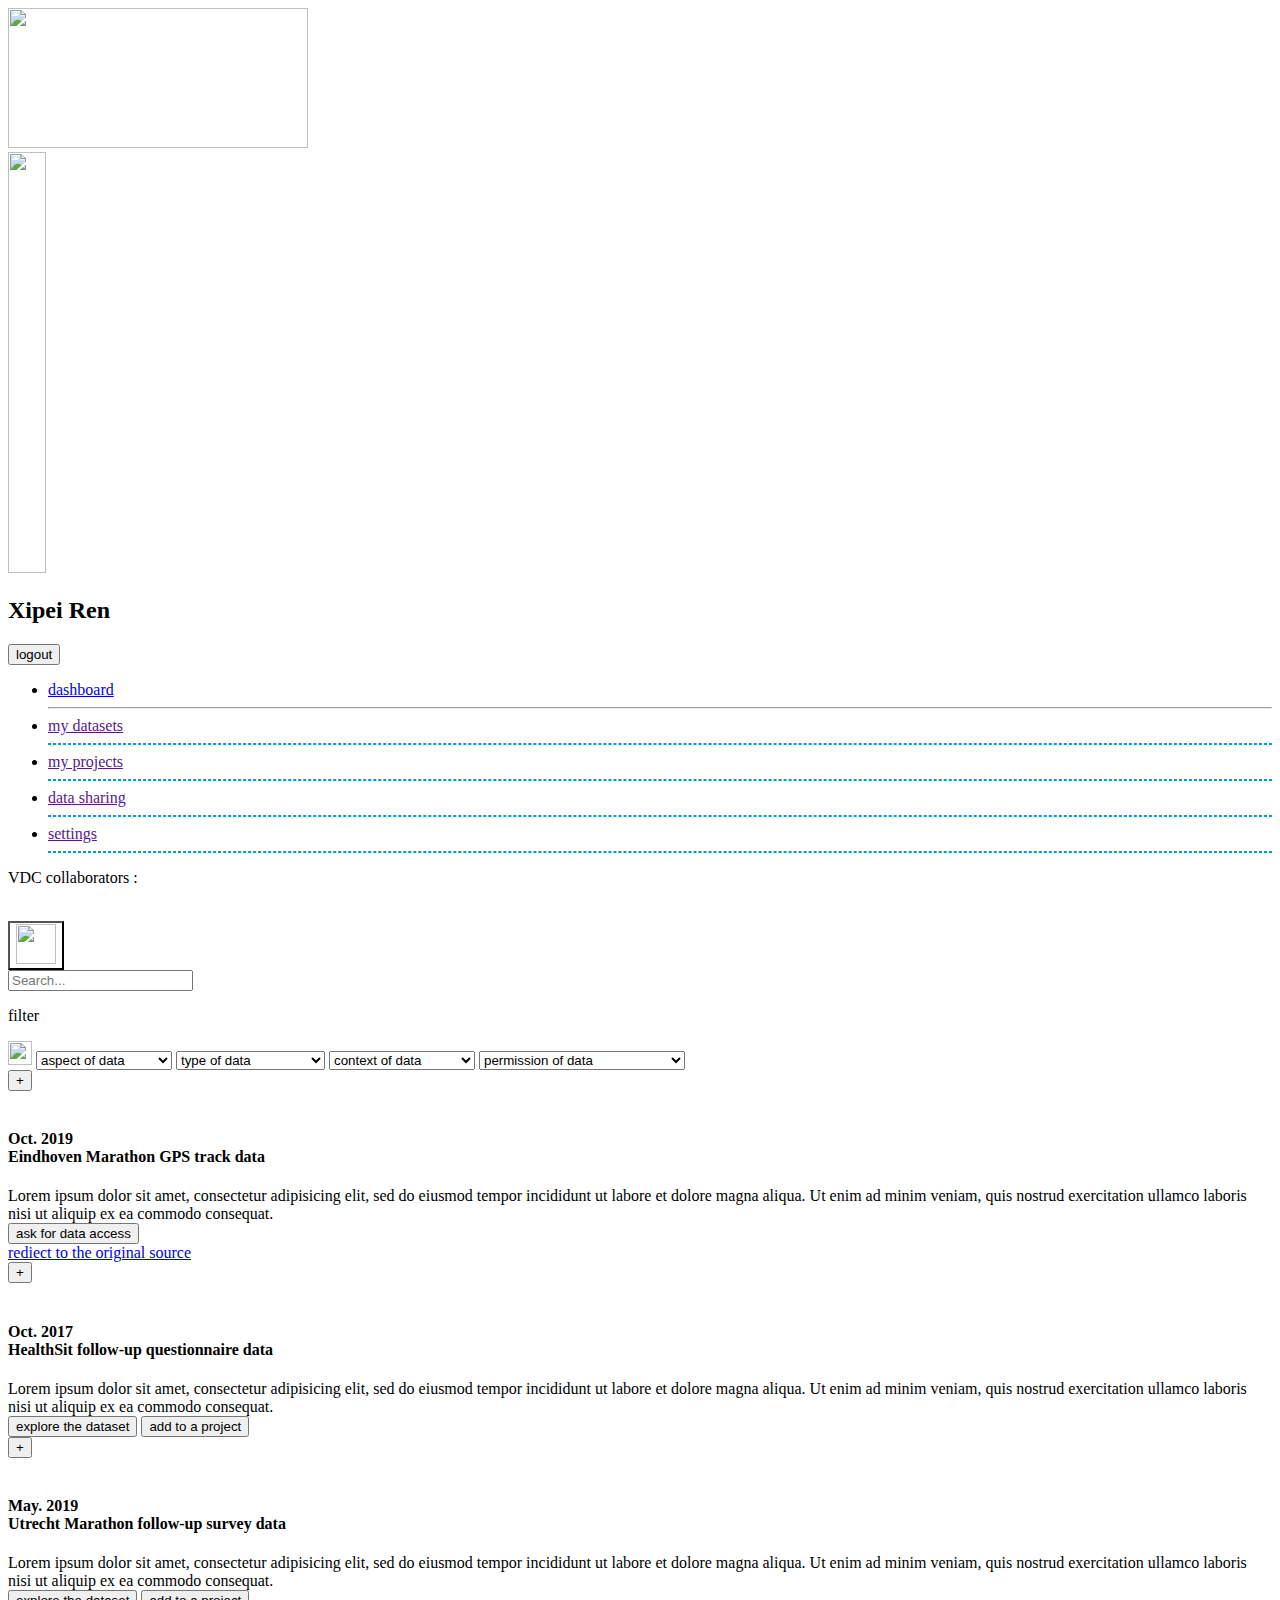
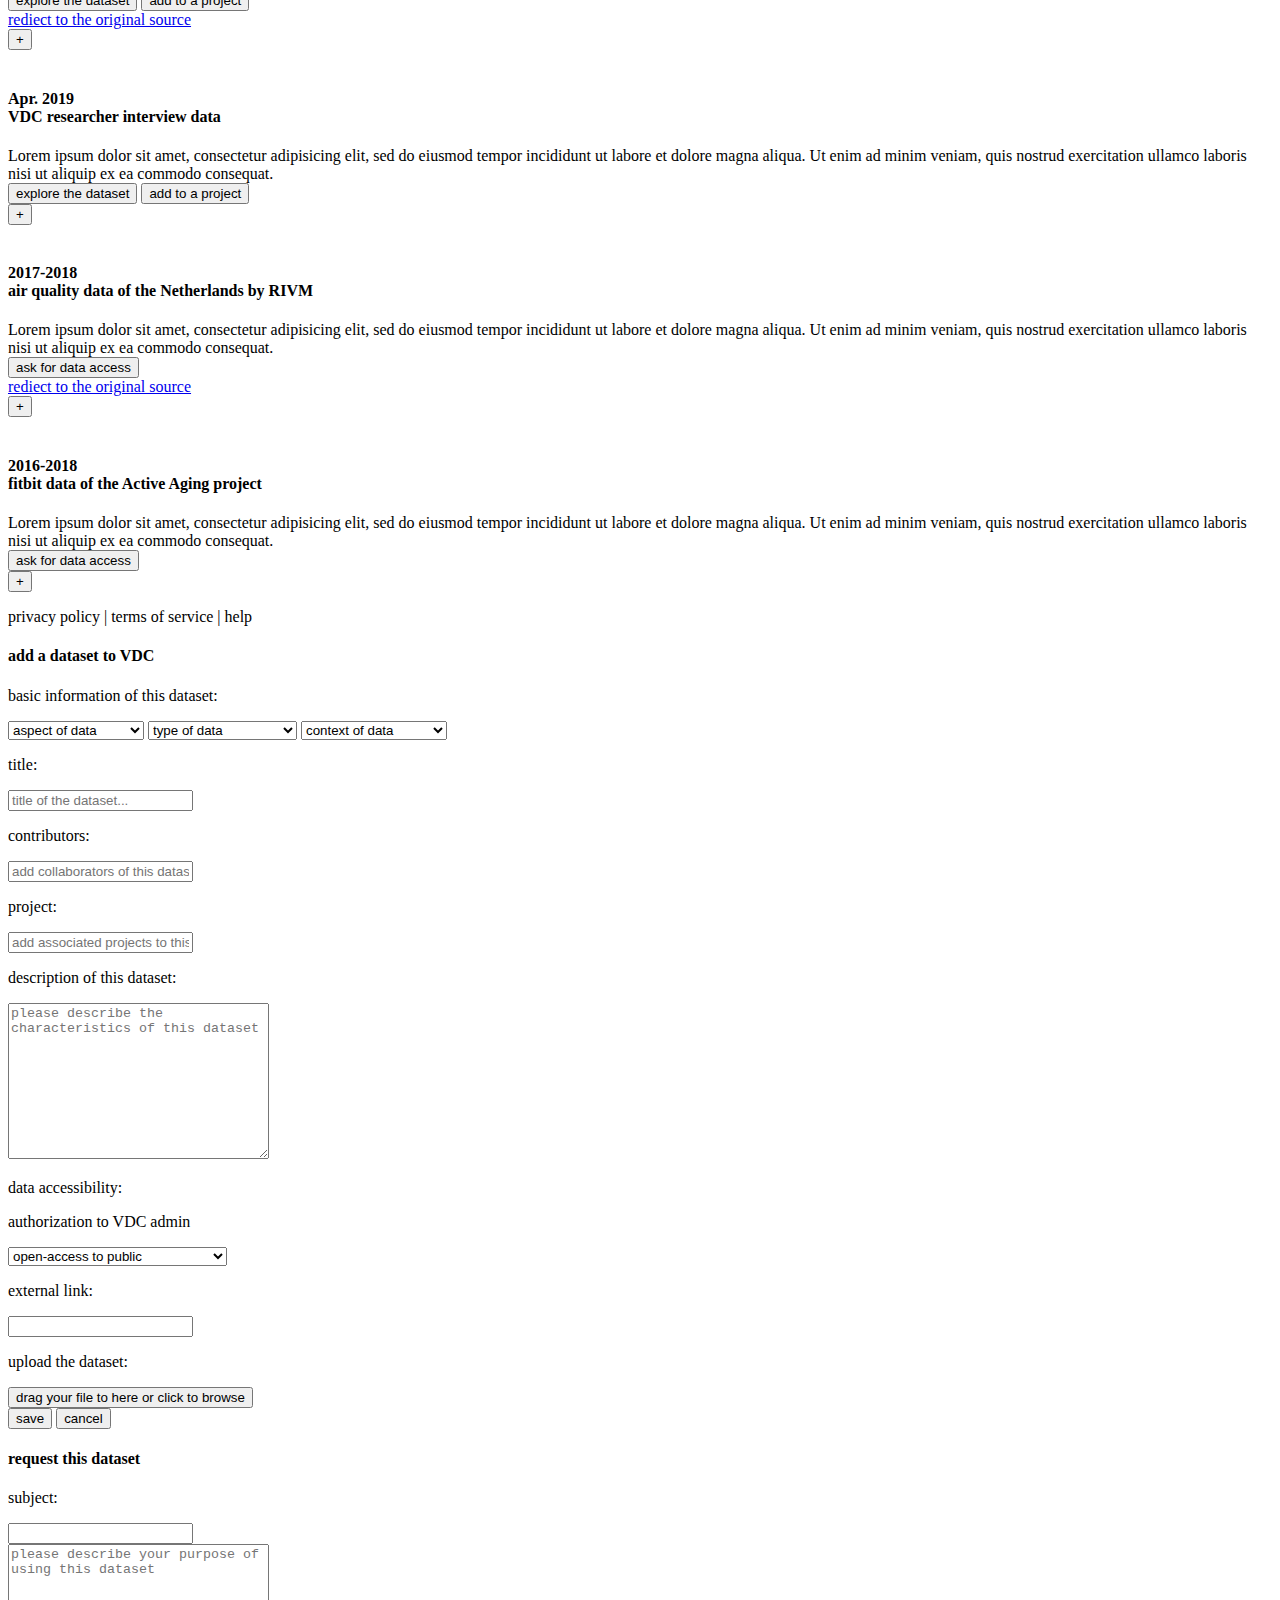
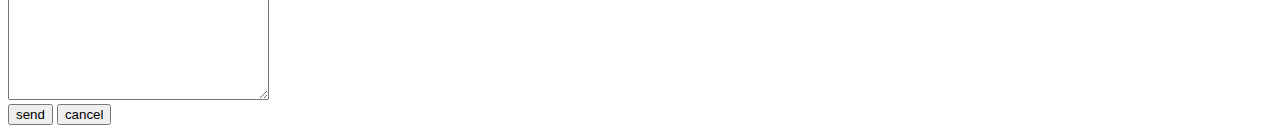
==== index.html @ c6e5ba6c "Initial commit" ====
<!doctype html>
<html>
<head>
<meta charset="UTF-8">
<meta name="viewport" content="width=device-width, initial-scale=1">
<title>my dashboard</title>
	<link rel="stylesheet" href="css/dashboard style.css">
	<script src="js/dashboard JS.js"></script>
</head>

<body>

	<main class="page-wrapper clearfix">
		<section class="page-menu">
			<div class="VDC-banner">
				<img src="images/VDC_logo-04.png" width="300" height="140" alt="">
			</div>
			<div class="user-menu">
				<img src="images/profile_n_menu-05.png" height="421" width="38" alt="">
				<div class="user-info">
					<h2>Xipei Ren</h2>
					<button class="user-logout" onclick="location.href='dashboard_indx.html'" type="button">logout</button>
				</div>

				<nav class="nav-bar">
					<ul>
						<li><a href="dashboard_XP.html">
							dashboard <hr style="border: 2px thin #0099DC;" />
							</a>
							
						</li>
						<li><a href="" style="font-weight: lighter">
							my datasets <hr class="line-hover" style="border: .5px dashed #0099DC;" />
							</a>
						</li>
						<li><a href="" style="font-weight: lighter">
							my projects <hr class="line-hover" style="border: .5px dashed #0099DC;" />
							</a>
						</li>
						<li><a href="">
							data sharing <hr class="line-hover" style="border: .5px dashed #0099DC;" />
							</a>
						</li>
						<li><a href="">
							settings <hr class="line-hover" style="border: .5px dashed #0099DC;" />
							</a>
						</li>
					</ul>
				</nav>
			</div>
			<div class="VDC-contact">
				<p>VDC collaborators :</p>
				<div class="VDC-support">
					<img src="images/tue-umcu-uu-logos-300x97.png" width="280" alt="">
				</div>
			</div>
		</section>
		<section class="dashboard-main">
			<div class="search-engine">
				<button type="submit" style="border: 1; background: white">
					<img src="images/search-button-07.png" width="40" height="40" alt="">
				</button>
			<div class="search-bar">
				<input type="text" placeholder="Search...">
			</div>
				
			
			<div class="filter">
				<p>filter</p>
				<img src="images/filter-icon-08.png" width="24" height="24" alt="">
				<select name="aspect-of-data" id="data-aspect">
					<option value="default">aspect of data</option>
					<option value="behavioral-data">behavioral data</option>
					<option value="environmental-data">environmental data</option>
				</select>
				<select name="type-of-data" id="data-type">
					<option value="default">type of data</option>
					<option value="survey-data">survey data</option>
					<option value="interview-data">interview data</option>
					<option value="sensor-data">sensor-collected data</option>
					<option value="image-data">image data</option>
				</select>
				<select name="context-of-data" id="data-context">
					<option value="default">context of data</option>
					<option value="running">outdoor running data</option>
					<option value="walking">outdoor walking data</option>
					<option value="biking">outdoor biking data</option>
				</select>
				<select name="permission-of-data" id="data-permission">
					<option value="default">permission of data</option>
					<option value="open-data">open to access</option>
					<option value="accessible-data">access data with permission</option>
					<option value="close-data">close data (rediection required)</option>
				</select>
			</div>
		</div>
			<div class="data-index">
				<div class="metadata-container">
					<div class="metadata-column">
						<div class="metadata-card">
					<button onClick= "myFunction()" class="collapsible" id="btnTitle">+</button>
					<div class="metadata-content"> 
					<div class="data-title">
						<img id="metadata-img" src="images/metadata-img-run-11.png" width="48" alt="">
						<h4>Oct. 2019 <br> Eindhoven Marathon GPS track data </h4>
					</div>
					<div class="metadata-dsc" id="metadata-description">
						Lorem ipsum dolor sit amet, consectetur adipisicing elit, sed do eiusmod tempor incididunt ut labore et dolore magna aliqua. Ut enim ad minim veniam, quis nostrud exercitation ullamco laboris nisi ut aliquip ex ea commodo consequat.
					</div>
					<div class="metadata-link">
						<button onClick="ToggleSRM()">ask for data access</button>
						<li><a href="https://www.marathoneindhoven.nl" target="_blank">rediect to the original source</a></li>
					</div>
				</div>
				</div>
						<div class="metadata-card">
					<button onClick= "myFunction1()" class="collapsible" id="btnTitle1">+</button>
					<div class="metadata-content"> 
					<div class="data-title">
						<img id="metadata-img1" src="images/metadata-img-stretch.png" width="48" alt="">
						<h4>Oct. 2017 <br>HealthSit follow-up questionnaire data </h4>
					</div>
					<div class="metadata-dsc" id="metadata-description1">
						Lorem ipsum dolor sit amet, consectetur adipisicing elit, sed do eiusmod tempor incididunt ut labore et dolore magna aliqua. Ut enim ad minim veniam, quis nostrud exercitation ullamco laboris nisi ut aliquip ex ea commodo consequat.
					</div>
					<div class="metadata-link">
						<button>explore the dataset</button>
						<button>add to a project</button>
					</div>
				</div>
				</div>
					</div>
					<div class="metadata-column">
						<div class="metadata-card">
					<button onClick= "myFunction2()" class="collapsible" id="btnTitle2">+</button>
					<div class="metadata-content"> 
					<div class="data-title">
						<img id="metadata-img2" src="images/metadata-img-run-11.png" width="48" alt="">
						<h4>May. 2019 <br>Utrecht Marathon follow-up survey data  </h4>
					</div>
					<div class="metadata-dsc" id="metadata-description2">
						Lorem ipsum dolor sit amet, consectetur adipisicing elit, sed do eiusmod tempor incididunt ut labore et dolore magna aliqua. Ut enim ad minim veniam, quis nostrud exercitation ullamco laboris nisi ut aliquip ex ea commodo consequat.
					</div>
					<div class="metadata-link">
						<button>explore the dataset</button>
						<button>add to a project</button>
						<li><a href="https://www.utrechtmarathon.com/editie-2019/"  target="_blank">rediect to the original source</a></li>
					</div>
				</div>
				</div>
						<div class="metadata-card">
					<button onClick= "myFunction4()" class="collapsible" id="btnTitle4">+</button>
					<div class="metadata-content"> 
					<div class="data-title">
						<img id="metadata-img4" src="images/metadata-img-bigdata-16.png" width="48" alt="">
						<h4>Apr. 2019 <br>VDC researcher interview data  </h4>
					</div>
					<div class="metadata-dsc" id="metadata-description4">
						Lorem ipsum dolor sit amet, consectetur adipisicing elit, sed do eiusmod tempor incididunt ut labore et dolore magna aliqua. Ut enim ad minim veniam, quis nostrud exercitation ullamco laboris nisi ut aliquip ex ea commodo consequat.
					</div>
					<div class="metadata-link">
						<button>explore the dataset</button>
						<button>add to a project</button>
					</div>
				</div>
				</div>
						
					</div>
					<div class="metadata-column">
						<div class="metadata-card">
					<button onClick= "myFunction3()" class="collapsible" id="btnTitle3">+</button>
					<div class="metadata-content"> 
					<div class="data-title">
						<img id="metadata-img3" src="images/metadata-img-air.png" width="48" alt="">
						<h4>2017-2018 <br> air quality data of the Netherlands by RIVM</h4>
					</div>
					<div class="metadata-dsc" id="metadata-description3">
						Lorem ipsum dolor sit amet, consectetur adipisicing elit, sed do eiusmod tempor incididunt ut labore et dolore magna aliqua. Ut enim ad minim veniam, quis nostrud exercitation ullamco laboris nisi ut aliquip ex ea commodo consequat.
					</div>
					<div class="metadata-link">
						<button onClick="ToggleSRM()">ask for data access</button>
						<li><a href="https://www.rivm.nl/en/air" target = "_blank">rediect to the original source</a></li>
					</div>
				</div>
				</div>
						<div class="metadata-card">
					<button onClick= "myFunction5()" class="collapsible" id="btnTitle5">+</button>
					<div class="metadata-content"> 
					<div class="data-title">
						<img id="metadata-img5" src="images/metadata-img-senior.png" width="48" alt="">
						<h4>2016-2018 <br>fitbit data of the Active Aging project </h4>
					</div>
					<div class="metadata-dsc" id="metadata-description5">
						Lorem ipsum dolor sit amet, consectetur adipisicing elit, sed do eiusmod tempor incididunt ut labore et dolore magna aliqua. Ut enim ad minim veniam, quis nostrud exercitation ullamco laboris nisi ut aliquip ex ea commodo consequat.
					</div>
					<div class="metadata-link">
						<button onClick="ToggleSRM()">ask for data access</button>
					</div>
				</div>
				</div>
					</div>
			</div>
				<div class="add-data">
				<button onClick="ToggleADM()">+</button>
				<p>privacy policy  |  terms of service  |  help </p>
			</div>
			</div>
		</section>
	</main>
	<div id="adddata-modal" class="modal">
		<div class="modal-content">
  		<div class="modal-header">
   		    <h4>add a dataset to VDC</h4>
  		</div>
  		<div class="modal-body">
			<p class="modal-dsct">basic information of this dataset:</p>
			<div class="modal-select">
				<select name="aspect-of-data" id="data-aspect-add">
					<option value="default">aspect of data</option>
					<option value="behavioral-data">behavioral data</option>
					<option value="environmental-data">environmental data</option>
				</select>
				<select name="type-of-data" id="data-type-add">
					<option value="default">type of data</option>
					<option value="survey-data">survey data</option>
					<option value="interview-data">interview data</option>
					<option value="sensor-data">sensor-collected data</option>
					<option value="image-data">image data</option>
				</select>
				<select name="context-of-data" id="data-context-add">
					<option value="default">context of data</option>
					<option value="running">outdoor running data</option>
					<option value="walking">outdoor walking data</option>
					<option value="biking">outdoor biking data</option>
				</select>
				</div>
			<div class="modal-txtin">
				<p class="modal-dscst">title:</p>
				<input type="text" placeholder="title of the dataset...">
			</div>
			<div class="modal-txtin">
				<p class="modal-dscst">contributors:</p>
				<input type="text" placeholder="add collaborators of this dataset">
			</div>
			<div class="modal-txtin">
				<p class="modal-dscst">project:</p>
				<input type="text" placeholder="add associated projects to this dataset (if any)">
			</div>
			<p class="modal-dsct">description of this dataset:</p>
			<textarea name="destxtbox" class="txt-box" cols="30" rows="10" placeholder="please describe the characteristics of this dataset"></textarea>
			<p class="modal-dsct">data accessibility:</p>
			<div class="modal-select">
				<p class="modal-dscst">authorization to VDC admin</p>
				<select name="dtac" id="dtacselect">
					<option value="default">open-access to public</option>
					<option value="semi-open">open-access to VDC researchers</option>
					<option value="close">access upon request</option>
					<option value="close">inaccessible to all</option>
				</select>
			</div>
			<div class="modal-txtin">
				<p class="modal-dscst">external link:</p>
				<input type="text" >
			</div>
			<p class="modal-dsct">upload the dataset:</p>
			<button class="upldata">drag your file to here or click to browse </button>
  		</div>
  		<div class="modal-footer">
			<button class="savModal" onClick="CloseADM()">save</button>
    		<button class="cancModal" onClick="CloseADM()">cancel</button>
			
  		</div>
	</div>
	</div>
	<div id="request-modal" class="modal">
		<div class="modal-content">
			<div class="modal-header">
				<h4>request this dataset</h4>
			</div>
			<div class="modal-body">
				<div class="modal-txtin">
					<p class="modal-dscst">subject:</p>
					<input type="text" >
				</div>
				<textarea name="destxtbox" class="txt-box" cols="30" rows="10" placeholder="please describe your purpose of using this dataset"></textarea>
			</div>
			<div class="modal-footer">
			<button class="savModal" onClick="CloseSRM()">send</button>
    		<button class="cancModal" onClick="CloseSRM()">cancel</button>
  		</div>
		</div>
	</div>
</body>
</html>
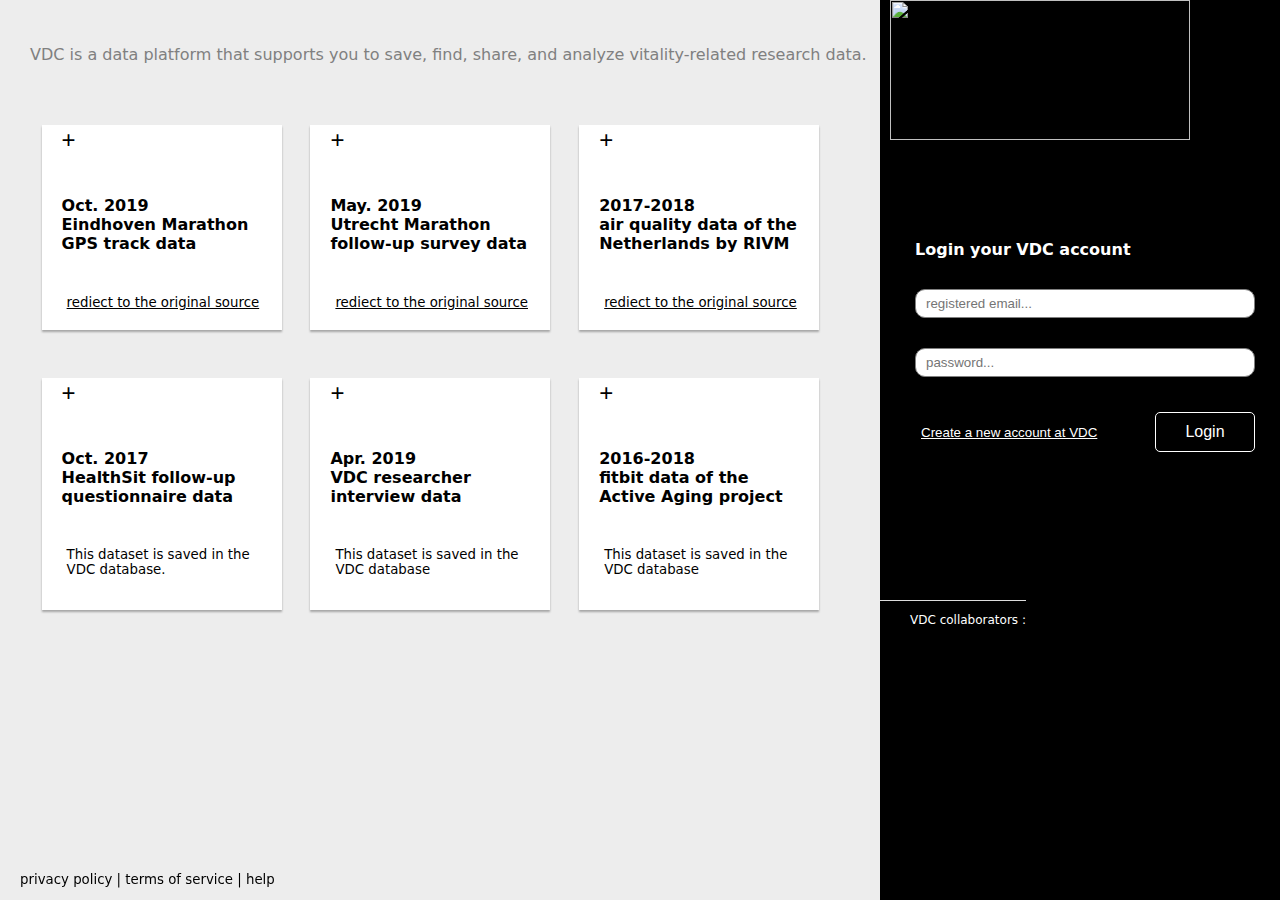
==== commit eaa0cd78: "initial commit" ====
--- a/index.html
+++ b/index.html
@@ -3,97 +3,15 @@
 <head>
 <meta charset="UTF-8">
 <meta name="viewport" content="width=device-width, initial-scale=1">
-<title>my dashboard</title>
-	<link rel="stylesheet" href="css/dashboard style.css">
+<title>login-page-VDC</title>
+	<link rel="stylesheet" href="css/dashboard_idx style.css">
 	<script src="js/dashboard JS.js"></script>
 </head>
 
 <body>
-
 	<main class="page-wrapper clearfix">
-		<section class="page-menu">
-			<div class="VDC-banner">
-				<img src="images/VDC_logo-04.png" width="300" height="140" alt="">
-			</div>
-			<div class="user-menu">
-				<img src="images/profile_n_menu-05.png" height="421" width="38" alt="">
-				<div class="user-info">
-					<h2>Xipei Ren</h2>
-					<button class="user-logout" onclick="location.href='dashboard_indx.html'" type="button">logout</button>
-				</div>
-
-				<nav class="nav-bar">
-					<ul>
-						<li><a href="dashboard_XP.html">
-							dashboard <hr style="border: 2px thin #0099DC;" />
-							</a>
-							
-						</li>
-						<li><a href="" style="font-weight: lighter">
-							my datasets <hr class="line-hover" style="border: .5px dashed #0099DC;" />
-							</a>
-						</li>
-						<li><a href="" style="font-weight: lighter">
-							my projects <hr class="line-hover" style="border: .5px dashed #0099DC;" />
-							</a>
-						</li>
-						<li><a href="">
-							data sharing <hr class="line-hover" style="border: .5px dashed #0099DC;" />
-							</a>
-						</li>
-						<li><a href="">
-							settings <hr class="line-hover" style="border: .5px dashed #0099DC;" />
-							</a>
-						</li>
-					</ul>
-				</nav>
-			</div>
-			<div class="VDC-contact">
-				<p>VDC collaborators :</p>
-				<div class="VDC-support">
-					<img src="images/tue-umcu-uu-logos-300x97.png" width="280" alt="">
-				</div>
-			</div>
-		</section>
 		<section class="dashboard-main">
-			<div class="search-engine">
-				<button type="submit" style="border: 1; background: white">
-					<img src="images/search-button-07.png" width="40" height="40" alt="">
-				</button>
-			<div class="search-bar">
-				<input type="text" placeholder="Search...">
-			</div>
-				
-			
-			<div class="filter">
-				<p>filter</p>
-				<img src="images/filter-icon-08.png" width="24" height="24" alt="">
-				<select name="aspect-of-data" id="data-aspect">
-					<option value="default">aspect of data</option>
-					<option value="behavioral-data">behavioral data</option>
-					<option value="environmental-data">environmental data</option>
-				</select>
-				<select name="type-of-data" id="data-type">
-					<option value="default">type of data</option>
-					<option value="survey-data">survey data</option>
-					<option value="interview-data">interview data</option>
-					<option value="sensor-data">sensor-collected data</option>
-					<option value="image-data">image data</option>
-				</select>
-				<select name="context-of-data" id="data-context">
-					<option value="default">context of data</option>
-					<option value="running">outdoor running data</option>
-					<option value="walking">outdoor walking data</option>
-					<option value="biking">outdoor biking data</option>
-				</select>
-				<select name="permission-of-data" id="data-permission">
-					<option value="default">permission of data</option>
-					<option value="open-data">open to access</option>
-					<option value="accessible-data">access data with permission</option>
-					<option value="close-data">close data (rediection required)</option>
-				</select>
-			</div>
-		</div>
+			<h3>VDC is a data platform that supports you to save, find, share, and analyze vitality-related research data.</h3>
 			<div class="data-index">
 				<div class="metadata-container">
 					<div class="metadata-column">
@@ -108,7 +26,6 @@
 						Lorem ipsum dolor sit amet, consectetur adipisicing elit, sed do eiusmod tempor incididunt ut labore et dolore magna aliqua. Ut enim ad minim veniam, quis nostrud exercitation ullamco laboris nisi ut aliquip ex ea commodo consequat.
 					</div>
 					<div class="metadata-link">
-						<button onClick="ToggleSRM()">ask for data access</button>
 						<li><a href="https://www.marathoneindhoven.nl" target="_blank">rediect to the original source</a></li>
 					</div>
 				</div>
@@ -124,8 +41,7 @@
 						Lorem ipsum dolor sit amet, consectetur adipisicing elit, sed do eiusmod tempor incididunt ut labore et dolore magna aliqua. Ut enim ad minim veniam, quis nostrud exercitation ullamco laboris nisi ut aliquip ex ea commodo consequat.
 					</div>
 					<div class="metadata-link">
-						<button>explore the dataset</button>
-						<button>add to a project</button>
+						<p>This dataset is saved in the VDC database.</p>
 					</div>
 				</div>
 				</div>
@@ -142,8 +58,6 @@
 						Lorem ipsum dolor sit amet, consectetur adipisicing elit, sed do eiusmod tempor incididunt ut labore et dolore magna aliqua. Ut enim ad minim veniam, quis nostrud exercitation ullamco laboris nisi ut aliquip ex ea commodo consequat.
 					</div>
 					<div class="metadata-link">
-						<button>explore the dataset</button>
-						<button>add to a project</button>
 						<li><a href="https://www.utrechtmarathon.com/editie-2019/"  target="_blank">rediect to the original source</a></li>
 					</div>
 				</div>
@@ -159,8 +73,7 @@
 						Lorem ipsum dolor sit amet, consectetur adipisicing elit, sed do eiusmod tempor incididunt ut labore et dolore magna aliqua. Ut enim ad minim veniam, quis nostrud exercitation ullamco laboris nisi ut aliquip ex ea commodo consequat.
 					</div>
 					<div class="metadata-link">
-						<button>explore the dataset</button>
-						<button>add to a project</button>
+						<p>This dataset is saved in the VDC database</p>
 					</div>
 				</div>
 				</div>
@@ -178,12 +91,11 @@
 						Lorem ipsum dolor sit amet, consectetur adipisicing elit, sed do eiusmod tempor incididunt ut labore et dolore magna aliqua. Ut enim ad minim veniam, quis nostrud exercitation ullamco laboris nisi ut aliquip ex ea commodo consequat.
 					</div>
 					<div class="metadata-link">
-						<button onClick="ToggleSRM()">ask for data access</button>
 						<li><a href="https://www.rivm.nl/en/air" target = "_blank">rediect to the original source</a></li>
 					</div>
 				</div>
 				</div>
-						<div class="metadata-card">
+				<div class="metadata-card">
 					<button onClick= "myFunction5()" class="collapsible" id="btnTitle5">+</button>
 					<div class="metadata-content"> 
 					<div class="data-title">
@@ -194,101 +106,81 @@
 						Lorem ipsum dolor sit amet, consectetur adipisicing elit, sed do eiusmod tempor incididunt ut labore et dolore magna aliqua. Ut enim ad minim veniam, quis nostrud exercitation ullamco laboris nisi ut aliquip ex ea commodo consequat.
 					</div>
 					<div class="metadata-link">
-						<button onClick="ToggleSRM()">ask for data access</button>
+						<p>This dataset is saved in the VDC database</p>
 					</div>
 				</div>
 				</div>
 					</div>
 			</div>
 				<div class="add-data">
-				<button onClick="ToggleADM()">+</button>
 				<p>privacy policy  |  terms of service  |  help </p>
 			</div>
 			</div>
 		</section>
-	</main>
-	<div id="adddata-modal" class="modal">
-		<div class="modal-content">
-  		<div class="modal-header">
-   		    <h4>add a dataset to VDC</h4>
-  		</div>
-  		<div class="modal-body">
-			<p class="modal-dsct">basic information of this dataset:</p>
-			<div class="modal-select">
-				<select name="aspect-of-data" id="data-aspect-add">
-					<option value="default">aspect of data</option>
-					<option value="behavioral-data">behavioral data</option>
-					<option value="environmental-data">environmental data</option>
-				</select>
-				<select name="type-of-data" id="data-type-add">
-					<option value="default">type of data</option>
-					<option value="survey-data">survey data</option>
-					<option value="interview-data">interview data</option>
-					<option value="sensor-data">sensor-collected data</option>
-					<option value="image-data">image data</option>
-				</select>
-				<select name="context-of-data" id="data-context-add">
-					<option value="default">context of data</option>
-					<option value="running">outdoor running data</option>
-					<option value="walking">outdoor walking data</option>
-					<option value="biking">outdoor biking data</option>
-				</select>
-				</div>
+		<section class="page-menu">
+			<div class="VDC-banner">
+				<img src="images/VDC_logo-04.png" width="300" height="140" alt="">
+			</div>
+			<div id="login-div" class="user-menu">
+				<h4>Login your VDC account</h4>
 			<div class="modal-txtin">
-				<p class="modal-dscst">title:</p>
-				<input type="text" placeholder="title of the dataset...">
+				<input type="text" placeholder="registered email..." id="email_field">
 			</div>
 			<div class="modal-txtin">
-				<p class="modal-dscst">contributors:</p>
-				<input type="text" placeholder="add collaborators of this dataset">
+				<input type="password" placeholder="password..." id="password_field">
 			</div>
-			<div class="modal-txtin">
-				<p class="modal-dscst">project:</p>
-				<input type="text" placeholder="add associated projects to this dataset (if any)">
+			
+			<button class="user-logout" onclick="loginCheck()" type="button">Login</button>
+			<button class="user-register" onclick="newAccount()" type="button">Create a new account at VDC</button>	
 			</div>
-			<p class="modal-dsct">description of this dataset:</p>
-			<textarea name="destxtbox" class="txt-box" cols="30" rows="10" placeholder="please describe the characteristics of this dataset"></textarea>
-			<p class="modal-dsct">data accessibility:</p>
-			<div class="modal-select">
-				<p class="modal-dscst">authorization to VDC admin</p>
-				<select name="dtac" id="dtacselect">
-					<option value="default">open-access to public</option>
-					<option value="semi-open">open-access to VDC researchers</option>
-					<option value="close">access upon request</option>
-					<option value="close">inaccessible to all</option>
-				</select>
+			<div id="register-div" class="user-menu">
+				<h4>Create a VDC account by filling info below:</h4>
+				<div class="modal-txtin">
+					<input type="text" placeholder="create a user name..." id="create_user_name">
+				</div>
+				<div class="modal-txtin">
+					<input type="text" placeholder="your email address..." id="create_email">
+				</div>
+				<div class="modal-txtin">
+					<input type="password" placeholder="your password..." id="create_password">
+				</div>
+				<div class="modal-txtin">
+					<input type="password" placeholder="repeat your password...">
+				</div>	
+				<button class="user-logout" onclick="createAccount()" type="button">Submit</button>
+				<button class="user-register" onclick="backtoLogin()" type="button">Cancel your registration at VDC</button>	
 			</div>
-			<div class="modal-txtin">
-				<p class="modal-dscst">external link:</p>
-				<input type="text" >
+			<div class="VDC-contact">
+				<p>VDC collaborators :</p>
+				<div class="VDC-support">
+					<img src="images/tue-umcu-uu-logos-300x97.png" width="280" alt="">
+				</div>
 			</div>
-			<p class="modal-dsct">upload the dataset:</p>
-			<button class="upldata">drag your file to here or click to browse </button>
-  		</div>
-  		<div class="modal-footer">
-			<button class="savModal" onClick="CloseADM()">save</button>
-    		<button class="cancModal" onClick="CloseADM()">cancel</button>
-			
-  		</div>
-	</div>
-	</div>
-	<div id="request-modal" class="modal">
-		<div class="modal-content">
-			<div class="modal-header">
-				<h4>request this dataset</h4>
-			</div>
-			<div class="modal-body">
-				<div class="modal-txtin">
-					<p class="modal-dscst">subject:</p>
-					<input type="text" >
-				</div>
-				<textarea name="destxtbox" class="txt-box" cols="30" rows="10" placeholder="please describe your purpose of using this dataset"></textarea>
-			</div>
-			<div class="modal-footer">
-			<button class="savModal" onClick="CloseSRM()">send</button>
-    		<button class="cancModal" onClick="CloseSRM()">cancel</button>
-  		</div>
-		</div>
-	</div>
+		</section>
+	</main>
+	<!-- The core Firebase JS SDK is always required and must be listed first -->	
+	<script src="https://www.gstatic.com/firebasejs/6.3.3/firebase-app.js"></script>
+	<script src="https://www.gstatic.com/firebasejs/6.3.3/firebase-auth.js"></script>
+	<script src="https://www.gstatic.com/firebasejs/6.3.3/firebase-firestore.js"></script>
+	<script src="https://www.gstatic.com/firebasejs/6.3.3/firebase-functions.js"></script>
+	<script src="https://www.gstatic.com/firebasejs/6.3.3/firebase-database.js"></script>
+
+<!-- TODO: Add SDKs for Firebase products that you want to use
+     https://firebase.google.com/docs/web/setup#config-web-app -->
+
+<script>
+  // Your web app's Firebase configuration
+  var firebaseConfig = {
+    apiKey: "AIzaSyAnFWUaEIrV3xJw2WyurvwoHeMXcZCximg",
+    authDomain: "vitality-data-center.firebaseapp.com",
+    databaseURL: "https://vitality-data-center.firebaseio.com",
+    projectId: "vitality-data-center",
+    storageBucket: "vitality-data-center.appspot.com",
+    messagingSenderId: "390972550282",
+    appId: "1:390972550282:web:f8edfc51cfd43c47"
+  };
+  // Initialize Firebase
+  firebase.initializeApp(firebaseConfig);
+</script>
 </body>
 </html>
--- a/css/dashboard_idx style.css
+++ b/css/dashboard_idx style.css
@@ -0,0 +1,515 @@
+@charset "UTF-8";
+/* CSS Document */
+
+body{
+	margin: 0px;
+	font-family: Segoe, "Segoe UI", "DejaVu Sans", "Trebuchet MS", Verdana, sans-serif;
+	overflow: auto;
+	background-color: #EDEDED;
+	direction: rtl;
+	
+}
+.clearfix{
+	content: "";
+	clear: none;
+	display: table;
+}
+.clearfix{
+	overflow: auto; 
+}
+.page-wrapper{
+	margin-left: 0;
+	margin-right: 0;
+	
+}
+.page-menu{
+	width: 400px;
+	height: 100%;
+	margin-top: 0px;
+	right: 0px;
+	top: 0px;
+	background-color: black;
+	overflow: none;
+	position: fixed;
+	direction: ltr;
+}
+.dashboard-main{
+	direction: ltr;
+}
+.VDC-banner{
+	height: 140px;
+	margin-left: 10px;
+}
+.user-menu{
+	color: white;
+	margin-top: 100px;
+	margin-bottom: 100px;
+}
+
+.user-menu h4{
+	margin-left: 35px;
+}
+
+.user-register{
+	margin-top: 35px;
+	height: 40px;
+	margin-left: 35px;
+	color: white;
+	font-size: 10pt;
+	background-color: transparent;
+	border-style: none;
+	text-decoration: underline;
+}
+.user-register:hover{
+	color: #0099DC; 
+}
+.user-logout{
+	width: 100px;
+	height: 40px;
+	font-size: 12pt;
+	margin-top: 35px;
+	right: 25px;
+	position: fixed;
+	border-radius: 5px;
+	color: white;
+	text-decoration: none;
+	background-color: black;
+	border-style: solid;
+	text-align: center;
+	border-color: white;
+	border-width: 0.5px;
+	cursor: pointer;
+}
+.user-logout:hover{
+	background-color: white;
+	color: black;
+}
+
+.dashboard-main h3{
+	margin-left: 30px;
+	margin-top: 45px;
+	color: grey;
+	font-weight: 100;
+	font-size: 12pt;
+}
+
+.VDC-contact{
+	top: 600px;
+	position: fixed;
+	margin-right: 25px;
+	padding-left: 30px;
+	padding-top: 0px;
+	border-top: 1px solid #ddd;
+	color: white;
+	font-size: 12px;
+	font-weight: 100;
+}
+.VDC-support{
+	margin-bottom: 10px;
+	float: left;
+	margin-right: 15px;
+}
+
+
+.data-index{
+	width: 100%;
+	height: 200%;
+	margin-top: 0px;
+	overflow: auto;
+	padding-top: 45px;
+	float: left;
+}
+
+.metadata-container{
+	width: 75%;
+	height: 125%;
+	padding-left: 1%;
+	overflow: auto;
+}
+
+.metadata-column{
+	width: 25%;
+	margin-left: 3%;
+	margin-right: 0%;
+	float: left;
+}
+.metadata-card{
+	width: 100%;
+	background-color: white;
+	
+	margin-bottom: 20%;
+	box-shadow: 0 2px 2px 0 rgba(0, 0, 0, 0.3);
+	padding-bottom: 20px;
+	padding-top: 0px;
+	float: left;
+	-webkit-box-sizing: none;
+	-moz-box-sizing: none;
+	box-sizing: none;
+}
+
+.collapsible{
+	cursor: pointer;
+	background-color: white;
+	width: 100%;
+	outline: none;
+	border: none;
+	height: 30px;
+	text-align: left;
+	font-size: 24px;
+	
+	padding-left: 20px;
+}
+#btnTitle{
+	background-image: url(../images/metadata-tag_gps_run_close-10.png);
+	background-repeat: no-repeat;
+	background-size: 130px auto;
+	background-position: right top;
+}
+
+#btnTitle1{
+	background-image: url(../images/metadata-tag_survey_stretch_open.png);
+	background-repeat: no-repeat;
+	background-size: 130px auto;
+	background-position: right top;
+}
+
+#btnTitle2{
+	background-image: url(../images/metadata-tag_survey_run_open-14.png);
+	background-repeat: no-repeat;
+	background-size: 130px auto;
+	background-position: right top;
+}
+
+#btnTitle3{
+	background-image: url(../images/metadata-tag_ms_envir_close.png);
+	background-repeat: no-repeat;
+	background-size: 130px auto;
+	background-position: right top;
+}
+
+#btnTitle4{
+	background-image: url(../images/../images/metadata-tag_interview_research_open-15.png);
+	background-repeat: no-repeat;
+	background-size: 130px auto;
+	background-position: right top;
+}
+
+#btnTitle5{
+	background-image: url(../images/../images/../images/metadata-tag_sensor_walk_close.png);
+	background-repeat: no-repeat;
+	background-size: 130px auto;
+	background-position: right top;
+}
+.collapsible:hover {
+  background-color: #EDEDED;
+}
+.data-title{
+	-webkit-box-sizing: border-box;
+	-moz-box-sizing: border-box;
+	box-sizing: border-box;
+	width: 100%;
+	align-content: center;
+	margin: 20px;
+	padding-right: 20px;
+	
+}
+
+.data-title h4{
+	padding-right: 20px;
+}
+
+.data-title img{
+	float: left;
+	margin-right: 10px;
+	margin-top: 5px;
+}
+.data-title{
+	font-size: 12pt;
+	font-weight: bold;
+}
+#register-div{
+	display: none;
+}
+
+#metadata-img, #metadata-img1, #metadata-img2, #metadata-img3, #metadata-img4, #metadata-img5{
+	display: none;
+}
+.metadata-dsc{
+	display: none;
+}
+.metadata-dsc {
+	margin-left: 20px;
+	margin-right: 20px;
+	margin-top: 40px;
+	margin-bottom: 40px;
+	font-size: 10pt;
+	font-weight:lighter;
+	
+	
+}
+
+.metadata-link button{
+	cursor: pointer;
+	margin-left: 20px;
+	margin-top: 5px;
+	width: 70%;
+	height: 35px;
+	font-size: 12pt;
+	font-weight: normal;
+	border-radius: 10px;
+	text-decoration: none;
+	border-style: solid;
+	text-align: center;
+	border-color: #9D9D9C;
+	background-color: white;
+	border-width: 1px;
+	margin-bottom: 20px;
+}
+
+.metadata-link button:hover{
+	
+	background-color: #9D9D9C;
+	color: white;
+}
+
+.metadata-link li{
+	list-style-type: none;
+}
+.metadata-link a{
+	text-decoration: underline;
+	color: black;
+	font-size: 10pt;
+	display: block;
+	padding-left: 25px;
+}
+
+.metadata-link p{
+	color: black;
+	font-size: 10pt;
+	display: block;
+	padding-left: 25px;
+	padding-right: 25px;
+}
+
+.metadata-link a:hover{
+	color: #0099DC;
+}
+
+.add-data{
+	font-size: 10pt;
+	font-weight: normal;
+	bottom: 0;
+	left: 0;
+	position: fixed;
+	margin-left: 20px;
+	
+}
+
+
+.add-data p{
+	margin-top: 80px;
+	text-align: right;
+}
+
+.modal{
+	display: none;
+	position: fixed;
+	z-index: 1;
+	left: 0;
+	top: 0;
+	width: 100%;
+	height: 100%;
+	overflow: auto;
+	background-color: rgb(0,0,0);
+	background-color: rgba(0,0,0,0.3);
+}
+
+
+/* Modal Header */
+.modal-header {
+  padding: 5px 30px;
+  background-color: black;
+  color: white;
+}
+.modal-header h4{
+	font-size: 12pt;
+    font-weight: bold;
+}
+
+/* Modal Body */
+.modal-body {padding: 5px 30px;}
+.modal-dsct{
+	margin-top: 40px;
+	font-size: 12pt;
+	font-weight: bolder;
+	
+}
+
+.modal-txtin{
+	align-content: center;
+	margin-top: 25px;
+	width: 100%;
+	display:flex;
+	flex-direction:row;
+
+}
+.modal-txtin input{
+	margin-left: 35px;
+	margin-right: 25px; 
+	margin-top: 5px;
+	height: 25px;
+	font-size: 10pt;
+	padding-left: 10px;
+	flex:1;
+	border-radius: 10px;
+	-moz-appearance: none;
+	-webkit-appearance: none;
+	border-style: solid;
+	border-width: .25px;
+	border-color: gray;
+	background-color: white;
+	
+
+}
+.modal-dscst{
+	float: left;
+	font-size: 10pt;
+	font-weight: lighter;
+	margin-right: 15px;
+	
+}
+
+.modal-select{
+	align-content: center;
+	width: 100%;
+	display:flex;
+	margin: 0 auto;
+	justify-content: space-between;
+	flex-direction:row;
+}
+
+
+.modal-select select{
+	-moz-appearance: none;
+	-webkit-appearance: none;
+	padding-left: 15px;
+	height: 25px;
+	font-size: 10pt;
+	margin-top: 5px;
+	border-radius: 10px;
+	border-width: .25px;
+	border-color: gray;
+	box-shadow: 0 1px 0 1px rgba(0,0,0,.04);
+	background-image: url(../images/select%20arrow-09.png);
+	background-repeat: no-repeat;
+	background-size: auto 8px;
+	background-position: right center;
+	flex: 1;
+}
+
+.txt-box{
+	margin-top: 10px;
+	height: 120px;
+	width: 98%;
+	font-size: 10pt;
+	border-radius: 10px;
+	-moz-appearance: none;
+	-webkit-appearance: none;
+	border-width: .25px;
+	border-color: gray;
+	overflow: auto;
+	padding-top: 10px;
+	padding-bottom: 10px;
+	text-align: left;
+	padding-left: 1%;
+	padding-right: 1%;
+}
+/* Modal Footer */
+.modal-footer {
+  padding: 5px 25px;
+  background-color: #EDEDED;
+  height: 60px;
+  align-content: center;
+  
+}
+
+/* Modal Content */
+.modal-content {
+  position: relative;
+  background-color: white;
+  margin-left: auto;
+  margin-right: auto;
+  margin-top: 5%;
+  margin-bottom: 5%;
+  padding: 0;
+  border: 1px solid #888;
+  width: 40%;
+  box-shadow: 0 4px 8px 0 rgba(0,0,0,0.2),0 6px 20px 0 rgba(0,0,0,0.19);
+  animation-name: animatetop;
+  animation-duration: 0.4s;
+  
+}
+
+.upldata{
+	width: 80%;
+	height: 150px;
+	background-color: #EDEDED;
+	margin-left: auto;
+	margin-right: auto;
+	margin-top: 20px;
+	margin-bottom: 40px;
+	font-size: 14pt;
+	color: gray;
+	border-radius: 10px;
+	border-style: dotted;
+	
+}
+
+.upldata:hover {
+	background-color: #70C3D0;
+}
+
+.savModal{
+	float: right;
+	right: 25px;
+	margin-top: 15px;
+	background-color: white;
+	color: black;
+	width: 70px;
+	height: 25px;
+	font-size: 12pt;
+	text-align: center;
+	box-shadow: 0 2px 2px 0 rgba(0, 0, 0, 0.3);
+	border-radius: 10px;
+	border: none;
+	cursor: pointer;
+}
+
+.savModal:hover {
+	background-color: black;
+	color: white;
+}
+
+.cancModal{
+	float: right;
+	right: 200px;
+	margin-right: 20px;
+	margin-top: 20px;
+	background-color: transparent;
+	border: none;
+	font-size: 10pt;
+	color: black;
+	
+}
+
+.cancModal:hover{
+	color: #0099DC;
+}
+
+
+
+/* Add Animation */
+@keyframes animatetop {
+  from {top: -300px; opacity: 0}
+  to {top: 0; opacity: 1}
+}
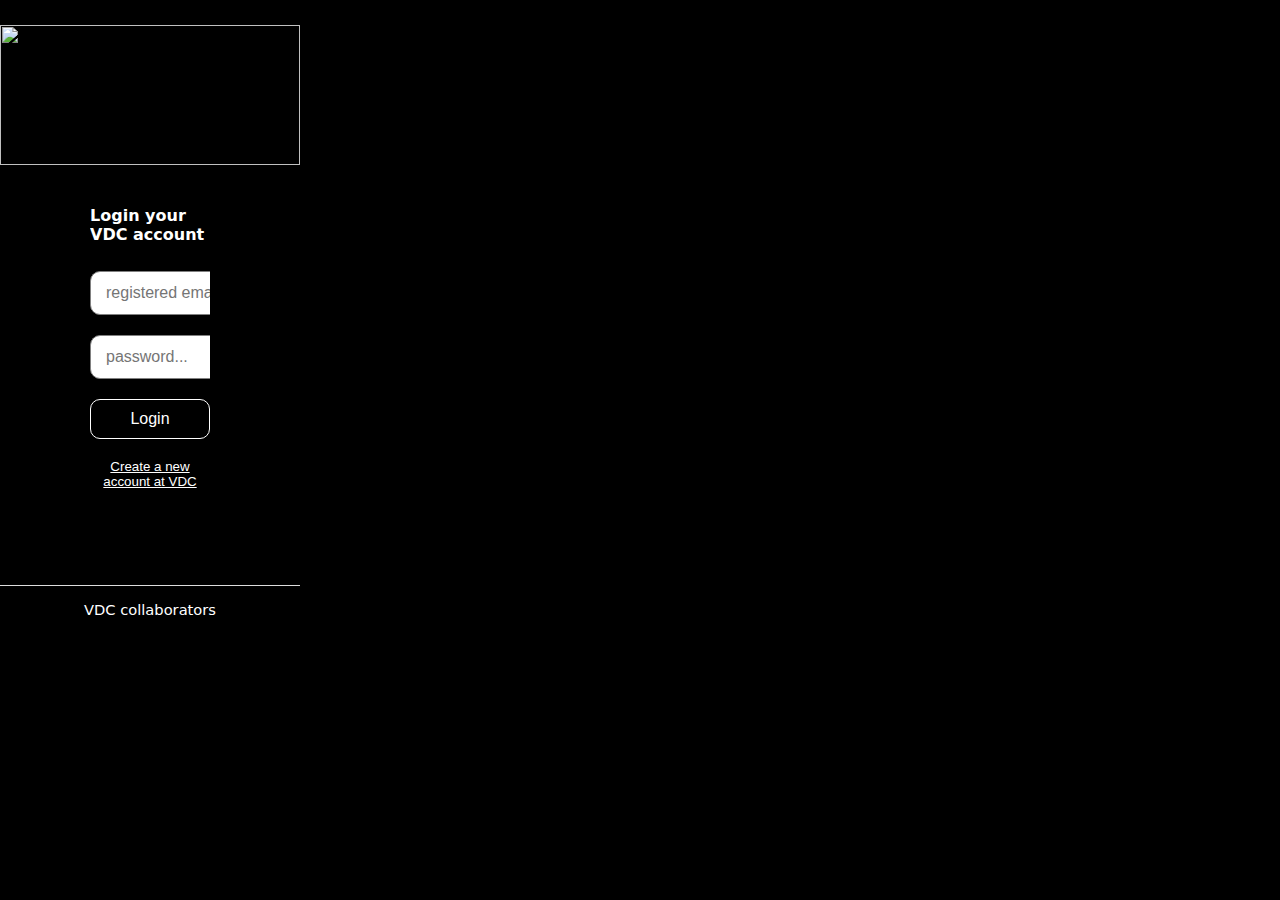
==== commit c21ef3ef: "Initial commit" ====
--- a/index.html
+++ b/index.html
@@ -3,153 +3,95 @@
 <head>
 <meta charset="UTF-8">
 <meta name="viewport" content="width=device-width, initial-scale=1">
-<title>login-page-VDC</title>
-	<link rel="stylesheet" href="css/dashboard_idx style.css">
+<title>Vitality Data Centre</title>
+	<link rel="stylesheet" href="css/dashboard style.css">
 	<script src="js/dashboard JS.js"></script>
 </head>
-
+	
 <body>
-	<main class="page-wrapper clearfix">
-		<section class="dashboard-main">
-			<h3>VDC is a data platform that supports you to save, find, share, and analyze vitality-related research data.</h3>
-			<div class="data-index">
-				<div class="metadata-container">
-					<div class="metadata-column">
-						<div class="metadata-card">
-					<button onClick= "myFunction()" class="collapsible" id="btnTitle">+</button>
-					<div class="metadata-content"> 
-					<div class="data-title">
-						<img id="metadata-img" src="images/metadata-img-run-11.png" width="48" alt="">
-						<h4>Oct. 2019 <br> Eindhoven Marathon GPS track data </h4>
-					</div>
-					<div class="metadata-dsc" id="metadata-description">
-						Lorem ipsum dolor sit amet, consectetur adipisicing elit, sed do eiusmod tempor incididunt ut labore et dolore magna aliqua. Ut enim ad minim veniam, quis nostrud exercitation ullamco laboris nisi ut aliquip ex ea commodo consequat.
-					</div>
-					<div class="metadata-link">
-						<li><a href="https://www.marathoneindhoven.nl" target="_blank">rediect to the original source</a></li>
-					</div>
-				</div>
-				</div>
-						<div class="metadata-card">
-					<button onClick= "myFunction1()" class="collapsible" id="btnTitle1">+</button>
-					<div class="metadata-content"> 
-					<div class="data-title">
-						<img id="metadata-img1" src="images/metadata-img-stretch.png" width="48" alt="">
-						<h4>Oct. 2017 <br>HealthSit follow-up questionnaire data </h4>
-					</div>
-					<div class="metadata-dsc" id="metadata-description1">
-						Lorem ipsum dolor sit amet, consectetur adipisicing elit, sed do eiusmod tempor incididunt ut labore et dolore magna aliqua. Ut enim ad minim veniam, quis nostrud exercitation ullamco laboris nisi ut aliquip ex ea commodo consequat.
-					</div>
-					<div class="metadata-link">
-						<p>This dataset is saved in the VDC database.</p>
-					</div>
-				</div>
-				</div>
-					</div>
-					<div class="metadata-column">
-						<div class="metadata-card">
-					<button onClick= "myFunction2()" class="collapsible" id="btnTitle2">+</button>
-					<div class="metadata-content"> 
-					<div class="data-title">
-						<img id="metadata-img2" src="images/metadata-img-run-11.png" width="48" alt="">
-						<h4>May. 2019 <br>Utrecht Marathon follow-up survey data  </h4>
-					</div>
-					<div class="metadata-dsc" id="metadata-description2">
-						Lorem ipsum dolor sit amet, consectetur adipisicing elit, sed do eiusmod tempor incididunt ut labore et dolore magna aliqua. Ut enim ad minim veniam, quis nostrud exercitation ullamco laboris nisi ut aliquip ex ea commodo consequat.
-					</div>
-					<div class="metadata-link">
-						<li><a href="https://www.utrechtmarathon.com/editie-2019/"  target="_blank">rediect to the original source</a></li>
-					</div>
-				</div>
-				</div>
-						<div class="metadata-card">
-					<button onClick= "myFunction4()" class="collapsible" id="btnTitle4">+</button>
-					<div class="metadata-content"> 
-					<div class="data-title">
-						<img id="metadata-img4" src="images/metadata-img-bigdata-16.png" width="48" alt="">
-						<h4>Apr. 2019 <br>VDC researcher interview data  </h4>
-					</div>
-					<div class="metadata-dsc" id="metadata-description4">
-						Lorem ipsum dolor sit amet, consectetur adipisicing elit, sed do eiusmod tempor incididunt ut labore et dolore magna aliqua. Ut enim ad minim veniam, quis nostrud exercitation ullamco laboris nisi ut aliquip ex ea commodo consequat.
-					</div>
-					<div class="metadata-link">
-						<p>This dataset is saved in the VDC database</p>
-					</div>
-				</div>
-				</div>
-						
-					</div>
-					<div class="metadata-column">
-						<div class="metadata-card">
-					<button onClick= "myFunction3()" class="collapsible" id="btnTitle3">+</button>
-					<div class="metadata-content"> 
-					<div class="data-title">
-						<img id="metadata-img3" src="images/metadata-img-air.png" width="48" alt="">
-						<h4>2017-2018 <br> air quality data of the Netherlands by RIVM</h4>
-					</div>
-					<div class="metadata-dsc" id="metadata-description3">
-						Lorem ipsum dolor sit amet, consectetur adipisicing elit, sed do eiusmod tempor incididunt ut labore et dolore magna aliqua. Ut enim ad minim veniam, quis nostrud exercitation ullamco laboris nisi ut aliquip ex ea commodo consequat.
-					</div>
-					<div class="metadata-link">
-						<li><a href="https://www.rivm.nl/en/air" target = "_blank">rediect to the original source</a></li>
-					</div>
-				</div>
-				</div>
-				<div class="metadata-card">
-					<button onClick= "myFunction5()" class="collapsible" id="btnTitle5">+</button>
-					<div class="metadata-content"> 
-					<div class="data-title">
-						<img id="metadata-img5" src="images/metadata-img-senior.png" width="48" alt="">
-						<h4>2016-2018 <br>fitbit data of the Active Aging project </h4>
-					</div>
-					<div class="metadata-dsc" id="metadata-description5">
-						Lorem ipsum dolor sit amet, consectetur adipisicing elit, sed do eiusmod tempor incididunt ut labore et dolore magna aliqua. Ut enim ad minim veniam, quis nostrud exercitation ullamco laboris nisi ut aliquip ex ea commodo consequat.
-					</div>
-					<div class="metadata-link">
-						<p>This dataset is saved in the VDC database</p>
-					</div>
-				</div>
-				</div>
-					</div>
-			</div>
-				<div class="add-data">
-				<p>privacy policy  |  terms of service  |  help </p>
-			</div>
-			</div>
-		</section>
-		<section class="page-menu">
-			<div class="VDC-banner">
+	<main class="page-wrapper-2 clearfix" id="unLogin">
+		<section class="start-menu">
+			<div class="VDC-banner_start">
 				<img src="images/VDC_logo-04.png" width="300" height="140" alt="">
 			</div>
-			<div id="login-div" class="user-menu">
+			<div id="login-div" class="user-menu_1">
 				<h4>Login your VDC account</h4>
-			<div class="modal-txtin">
-				<input type="text" placeholder="registered email..." id="email_field">
-			</div>
-			<div class="modal-txtin">
-				<input type="password" placeholder="password..." id="password_field">
-			</div>
-			
-			<button class="user-logout" onclick="loginCheck()" type="button">Login</button>
-			<button class="user-register" onclick="newAccount()" type="button">Create a new account at VDC</button>	
-			</div>
-			<div id="register-div" class="user-menu">
+				<div class="start-txtin">
+					<input type="text" placeholder="registered email..." id="email_field">
+				</div>
+				<div class="start-txtin">
+					<input type="password" placeholder="password..." id="password_field">
+				</div>
+				<button class="user-logout" onclick="loginCheck()" type="button">Login</button>
+				<button class="user-register" onclick="newAccount()" type="button">Create a new account at VDC</button>	
+			</div>
+			<div id="register-div" class="user-menu_1">
 				<h4>Create a VDC account by filling info below:</h4>
-				<div class="modal-txtin">
-					<input type="text" placeholder="create a user name..." id="create_user_name">
-				</div>
-				<div class="modal-txtin">
+				<div class="start-txtin">
 					<input type="text" placeholder="your email address..." id="create_email">
 				</div>
-				<div class="modal-txtin">
+				<div class="start-txtin">
 					<input type="password" placeholder="your password..." id="create_password">
 				</div>
-				<div class="modal-txtin">
+				<div class="start-txtin">
 					<input type="password" placeholder="repeat your password...">
 				</div>	
 				<button class="user-logout" onclick="createAccount()" type="button">Submit</button>
 				<button class="user-register" onclick="backtoLogin()" type="button">Cancel your registration at VDC</button>	
 			</div>
+			<div id="usName-div" class="user-menu_1">
+				<h4 id="creUN">The account has been created successfully! <br>Now set a username and login to VDC</h4>
+				<div class="start-txtin">
+					<input type="text" placeholder="create a user name..." id="create_user_name">
+				</div>
+				<button class="user-logout" onclick = "setUName()" type="button">Finish</button>
+				<button class="user-register" onclick="logoutCheck()" type="button">Cancel your registration at VDC</button>	
+			</div>
+			<div class="VDC-contact_start">
+				<p>VDC collaborators</p>
+				<img src="images/tue-umcu-uu-logos-300x97.png" width="300" alt="">
+			</div>
+		</section>
+	</main>
+	<main class="page-wrapper clearfix" id="loginUser">
+		<section class="page-menu">
+			<div class="VDC-banner">
+				<img src="images/VDC_logo-04.png" width="300" height="140" alt="">
+			</div>
+			<div class="user-menu">
+				<img src="images/profile_n_menu-05.png" height="421" width="38" alt="">
+				<div class="user-info">
+					<h2 id="userAccount" onMouseover = "userInfoLoad()">
+						Xipei Ren
+					</h2>
+					<button onclick="logoutCheck()" type="button">logout</button>
+				</div>
+				<nav class="nav-bar">
+					<ul>
+						<li><a href="index.html">
+							dashboard <hr style="border: 2px thin #0099DC;" />
+							</a>
+							
+						</li>
+						<li><a href="" style="font-weight: lighter">
+							my datasets <hr class="line-hover" style="border: .5px dashed #0099DC;" />
+							</a>
+						</li>
+						<li><a href="" style="font-weight: lighter">
+							my projects <hr class="line-hover" style="border: .5px dashed #0099DC;" />
+							</a>
+						</li>
+						<li><a href="">
+							data sharing <hr class="line-hover" style="border: .5px dashed #0099DC;" />
+							</a>
+						</li>
+						<li><a href="">
+							settings <hr class="line-hover" style="border: .5px dashed #0099DC;" />
+							</a>
+						</li>
+					</ul>
+				</nav>
+			</div>
 			<div class="VDC-contact">
 				<p>VDC collaborators :</p>
 				<div class="VDC-support">
@@ -157,30 +99,167 @@
 				</div>
 			</div>
 		</section>
+		<section class="dashboard-main">			
+			<div class="search-engine">
+				<button type="submit" style="border: 1; background: white">
+					<img src="images/search-button-07.png" width="40" height="40" alt="">
+				</button>
+			<div class="search-bar">
+				<input type="text" placeholder="Search...">
+			</div>
+				
+			
+			<div class="filter">
+				<p>filter</p>
+				<img src="images/filter-icon-08.png" width="24" height="24" alt="">
+				<select name="aspect-of-data" id="data-aspect">
+					<option value="default">aspect of data</option>
+					<option value="behavioral">behavioral data</option>
+					<option value="environmental">environmental data</option>
+				</select>
+				<select name="type-of-data" id="data-type">
+					<option value="default">type of data</option>
+					<option value="survey">survey data</option>
+					<option value="interview">interview data</option>
+					<option value="sensor">sensor-collected data</option>
+					<option value="image">image data</option>
+				</select>
+				<select name="context-of-data" id="data-context">
+					<option value="default">context of data</option>
+					<option value="running">outdoor running data</option>
+					<option value="walking">outdoor walking data</option>
+					<option value="biking">outdoor biking data</option>
+				</select>
+				<select name="permission-of-data" id="data-permission">
+					<option value="default">permission of data</option>
+					<option value="open-data">open to access</option>
+					<option value="accessible-data">access data with permission</option>
+					<option value="close-data">close data (rediection required)</option>
+				</select>
+			</div>
+		</div>
+			
+			<div class="data-index">
+				<div class="metadata-container">
+			</div>
+				<div class="add-data">
+				<button onClick="ToggleADM()">+</button>
+				<li><a href="https://vitalityacademy.eu" target="_blank">privacy policy  |  terms of service  |  help</a></li>
+			</div>
+			</div>
+		</section>
 	</main>
+	<div id="adddata-modal" class="modal">
+		<div class="modal-content">
+  		<div class="modal-header">
+   		    <h4>add a dataset to VDC</h4>
+  		</div>
+  		<div class="modal-body">
+			<p class="modal-dsct">basic information of this dataset:</p>
+			<div class="modal-select">
+				<select name="aspect-of-data" id="data-aspect-add">
+					<option value="default">data type</option>
+					<option value="behavior">behavioral data</option>
+					<option value="environment">environmental data</option>
+					<option value="default">other</option>
+				</select>
+				<select name="type-of-data" id="data-type-add">
+					<option value="default">collection method</option>
+					<option value="survey">survey data</option>
+					<option value="interview">interview data</option>
+					<option value="sensor">sensor-collected data</option>
+					<option value="image">image data</option>
+					<option value="default">other</option>
+				</select>
+				<select name="context-of-data" id="data-context-add">
+					<option value="default">vitality context</option>
+					<option value="running">outdoor running data</option>
+					<option value="walking">outdoor walking data</option>
+					<option value="biking">outdoor biking data</option>
+					<option value="default">other</option>
+				</select>
+				</div>
+			<div class="modal-txtin">
+				<p class="modal-dscst">title:</p>
+				<input type="text" id="MDtitle" placeholder="title of the dataset...">
+			</div>
+			<div class="modal-txtin">
+				<p class="modal-dscst">contributors:</p>
+				<input type="text" placeholder="add collaborators of this dataset">
+			</div>
+			<div class="modal-txtin">
+				<p class="modal-dscst">time created:</p>
+				<input type="text" id="mdTc" placeholder="When was this dataset created?">
+			</div>
+			<p class="modal-dsct">description of this dataset:</p>
+			<textarea name="destxtbox" id="mdDes" class="txt-box" cols="30" rows="10" placeholder="please describe the characteristics of this dataset"></textarea>
+			<p class="modal-dsct">data accessibility:</p>
+			<div class="modal-select">
+				<p class="modal-dscst">authorization to VDC admin</p>
+				<select name="dtac" id="dtacselect">
+					<option value="true">open-access to public</option>
+					<option value="true">open-access to VDC researchers</option>
+					<option value="false">access upon request</option>
+					<option value="false">inaccessible to all</option>
+				</select>
+			</div>
+			<div class="modal-txtin">
+				<p class="modal-dscst" >external link:</p>
+				<input type="text" id="mdEL" >
+			</div>
+			<p class="modal-dsct">upload the dataset:</p>
+			<button class="upldata">drag your file to here or click to browse </button>
+  		</div>
+  		<div class="modal-footer">
+			<button class="savModal" onClick="UploadMD()">save</button>
+    		<button class="cancModal" onClick="CloseADM()">cancel</button>
+			
+  		</div>
+	</div>
+	</div>
+	<div id="request-modal" class="modal">
+		<div class="modal-content">
+			<div class="modal-header">
+				<h4>request this dataset</h4>
+			</div>
+			<div class="modal-body">
+				<div class="modal-txtin">
+					<p class="modal-dscst">subject:</p>
+					<input type="text" >
+				</div>
+				<textarea name="destxtbox" class="txt-box" cols="30" rows="10" placeholder="please describe your purpose of using this dataset"></textarea>
+			</div>
+			<div class="modal-footer">
+			<button class="savModal" onClick="CloseSRM()">send</button>
+    		<button class="cancModal" onClick="CloseSRM()">cancel</button>
+  		</div>
+		</div>
+	</div>
 	<!-- The core Firebase JS SDK is always required and must be listed first -->	
 	<script src="https://www.gstatic.com/firebasejs/6.3.3/firebase-app.js"></script>
 	<script src="https://www.gstatic.com/firebasejs/6.3.3/firebase-auth.js"></script>
 	<script src="https://www.gstatic.com/firebasejs/6.3.3/firebase-firestore.js"></script>
 	<script src="https://www.gstatic.com/firebasejs/6.3.3/firebase-functions.js"></script>
 	<script src="https://www.gstatic.com/firebasejs/6.3.3/firebase-database.js"></script>
+	
 
-<!-- TODO: Add SDKs for Firebase products that you want to use
+	<!-- TODO: Add SDKs for Firebase products that you want to use
      https://firebase.google.com/docs/web/setup#config-web-app -->
 
-<script>
-  // Your web app's Firebase configuration
-  var firebaseConfig = {
-    apiKey: "AIzaSyAnFWUaEIrV3xJw2WyurvwoHeMXcZCximg",
-    authDomain: "vitality-data-center.firebaseapp.com",
-    databaseURL: "https://vitality-data-center.firebaseio.com",
-    projectId: "vitality-data-center",
-    storageBucket: "vitality-data-center.appspot.com",
-    messagingSenderId: "390972550282",
-    appId: "1:390972550282:web:f8edfc51cfd43c47"
-  };
-  // Initialize Firebase
-  firebase.initializeApp(firebaseConfig);
-</script>
+	<script>
+		// Your web app's Firebase configuration
+  		var firebaseConfig = {
+			apiKey: "AIzaSyAnFWUaEIrV3xJw2WyurvwoHeMXcZCximg",
+			authDomain: "vitality-data-center.firebaseapp.com",
+			databaseURL: "https://vitality-data-center.firebaseio.com",
+			projectId: "vitality-data-center",
+			storageBucket: "vitality-data-center.appspot.com",
+			messagingSenderId: "390972550282",
+			appId: "1:390972550282:web:f8edfc51cfd43c47"
+		};
+		// Initialize Firebase
+		firebase.initializeApp(firebaseConfig);
+	</script>
+	<script src="js/dashboard_data_fb.js"></script>
 </body>
 </html>
--- a/css/dashboard style.css
+++ b/css/dashboard style.css
@@ -0,0 +1,700 @@
+@charset "UTF-8";
+/* CSS Document */
+
+body{
+	margin: 0px;
+	font-family: Segoe, "Segoe UI", "DejaVu Sans", "Trebuchet MS", Verdana, sans-serif;
+	background-color: black;
+}
+.clearfix{
+	content: "";
+	clear: none;
+	display: table;
+}
+.clearfix{
+	overflow: auto; 
+}
+.page-wrapper{
+	margin-left: 0;
+	margin-right: 0;
+}
+#loginUser{
+	display: none;
+}
+
+.page-wrapper-2{
+	margin: 0;
+	padding: 0;
+}
+
+#register-div{
+	display: none;
+}
+
+#usName-div{
+	display: none;
+}
+
+.start-menu{
+	width: 100%;
+	height: 100%;
+	
+	overflow: auto;
+}
+
+.VDC-banner_start {
+	margin-top: 25px;
+	height: 140px;
+	
+}
+
+.VDC-banner_start img{
+	display: block;
+	margin-left: auto;
+	margin-right: auto;
+}
+
+.user-menu_1{
+	color: white;
+	width: 40%;
+	height: 400px;
+	margin-top: 20px;
+	margin-left: auto;
+	margin-right: auto;
+	overflow: auto;
+}
+
+.start-txtin{
+	align-content: center;
+	margin-top: 15px;
+	width: 100%;
+	display:flex;
+	flex-direction:row;
+}
+.start-txtin input{
+	margin-top: 5px;
+	padding-left: 15px;
+	height: 40px;
+	font-size: 12pt;
+	flex:1;
+	border-radius: 10px;
+	-moz-appearance: none;
+	-webkit-appearance: none;
+	border-style: solid;
+	border-width: .25px;
+	border-color: gray;
+}
+
+.user-register{
+	height: 40px;
+	margin-top: 15px;
+	margin-left: 0;
+	color: white;
+	font-size: 10pt;
+	background-color: transparent;
+	border-style: none;
+	text-decoration: underline;
+	text-align: center;
+	width: 100%;
+}
+.user-register:hover{
+	color: #0099DC; 
+}
+.user-logout{
+	width: 100%;
+	height: 40px;
+	font-size: 12pt;
+	margin-top: 20px;
+	margin-left: auto;
+	margin-right: auto;
+	border-radius: 10px;
+	color: white;
+	text-decoration: none;
+	background-color: black;
+	border-style: solid;
+	text-align: center;
+	border-color: white;
+	border-width: 0.5px;
+	cursor: pointer;
+}
+.user-logout:hover{
+	background-color: white;
+	color: black;
+}
+
+
+.VDC-contact_start{
+	bottom: 0px;
+	width: 100%;
+	border-top: 1px solid #ddd;
+	color: white;
+	font-size: 11pt;
+	font-weight: lighter;
+}
+
+.VDC-contact_start P{
+	text-align: center;
+}
+
+.VDC-contact_start img{
+	margin-left: auto;
+	margin-right: auto;
+	margin-bottom: 15px;
+	display: block;
+}
+
+
+.page-menu{
+	margin: 0;
+	width: 320px;
+	height: 150%;
+	background-color: black;
+	position:fixed;
+	overflow: hidden;
+}
+
+.VDC-banner{
+	height: 140px;
+}
+.user-menu{
+	color: white;
+	margin-top: 20px;
+}
+.user-menu img{
+	float: left;
+	margin-top: 10px;
+	margin-left: 25px;
+}
+
+.user-info{
+	align-content: center;
+}
+.user-info h2{
+	margin-left: 20px;
+	float: left;
+	font-size: 14pt;
+}
+.user-info button{
+	float: right;
+	width: 50px;
+	height: 25px;
+	margin-top: 15px;
+	margin-right: 25px;
+	border-radius: 5px;
+	color: white;
+	text-decoration: none;
+	background-color: black;
+	border-style: solid;
+	text-align: center;
+	border-color: white;
+	border-width: 0.5px;
+	cursor: pointer;
+}
+.user-info button:hover{
+	background-color: white;
+	color: black;
+}
+
+
+nav ul{
+	margin-left: 60px;
+	padding-left: 0px;
+	padding-top: 50px;
+	list-style-type: none;
+	padding-bottom: 40px;
+}
+nav a{
+	align-content: center;
+	width: 270px;
+	text-decoration: none;
+	color: white;
+	font-size: 14pt;
+	display: block;
+	padding-bottom: 20px;
+	padding-top: 20px;
+	padding-left: 20px;
+	margin-top: 5px;
+	margin-bottom: 6px;
+	
+}
+.line-hover{
+	display: none;
+}
+nav hr{
+	width: 75px;
+	float: right;
+	margin-top: 12px;
+	}
+nav a:hover{
+	color: #0099DC;
+	font-weight: lighter;
+}
+nav a:hover .line-hover{
+	display: block;
+}
+.VDC-contact{
+	margin-left: 25px;
+	padding-top: 0px;
+	border-top: 1px solid #ddd;
+	color: white;
+	font-size: 12px;
+	font-weight: 100;
+}
+.VDC-support{
+	margin-bottom: 10px;
+	float: left;
+	margin-right: 15px;
+}
+
+
+.search-engine{
+	height: 150px;
+	background-color: white;
+	box-shadow: 0 2px 2px 0 rgba(0, 0, 0, 0.3);
+	left: 320px;
+	right: 0;
+	position: fixed;
+	z-index: 1;
+}
+.search-engine button{
+	margin-top: 25px;
+	margin-right: 45px;
+	float: right;
+	cursor: pointer;
+	width: 60pt;
+	height: 40pt;
+	border-radius: 20pt;
+	text-decoration: none;
+	border-style: solid;
+	text-align: center;
+	border-color: white;
+	border-width: 1.5px;
+}
+
+.search-engine button:hover{
+	border-color: #EDEDED;
+	box-shadow: 0 1px 1px 0 rgba(0, 0, 0, 0.1);
+	
+}
+.search-bar{
+	margin-top: 0px;
+	overflow: hidden;
+	padding-right: 120px;
+}
+.search-bar input{
+	border-style: none;
+	background-color: #EDEDED;
+	width: 100%;
+	margin-top: 25px;
+	margin-left: 45px;
+	padding-left: 30px;
+	height: 50px;
+	border-radius: 25px;
+	font-size: 14pt;
+	font-weight: lighter;
+}
+.search-bar input:hover{
+	box-shadow: 0 1px 1px 0 rgba(0, 0, 0, 0.1);
+}
+.filter{
+	margin-top: 10px;
+	padding-left: 65px;
+	align-content: center;
+	overflow: hidden;
+	
+}
+.filter p{
+	font-size: 12pt;
+	float: left;
+}
+.filter img{
+	margin-left: 10px;
+	margin-right: 25px;
+	margin-top: 10px;
+	float: left;
+}
+.filter select{
+	-moz-appearance: none;
+	-webkit-appearance: none;
+	padding-left: 15px;
+	margin-top: 15px;
+	width: 15%;
+	height: 20px;
+	margin-right: 10px;
+	font-size: 9pt;
+	border-radius: 10px;
+	border-width: .25px;
+	box-shadow: 0 1px 0 1px rgba(0,0,0,.04);
+	background-image: url(../images/select%20arrow-09.png);
+	background-repeat: no-repeat;
+	background-size: auto 8px;
+	background-position: right center;
+}
+.data-index{
+	margin-left: 320px;
+	padding-right: 45px;
+	padding-top: 25px;
+	overflow: auto;
+	height: auto;
+	background-color: #EDEDED;
+}
+
+.metadata-container{
+	width: 90%;
+	margin-top: 150px;
+	column-width:240px;
+	column-gap: 25px;
+	margin-left: 45px;
+}
+
+.metadata-card{
+	background-color: white;
+	display: inline-block;
+	margin-bottom: 25px;
+	box-shadow: 0 2px 2px 0 rgba(0, 0, 0, 0.3);
+	column-break-inside: avoid;
+	width: 100%;
+	transition: opacity .4s ease-in-out;
+	padding-bottom: 10px;
+	
+}
+
+.collapsible{
+	width: auto;
+	height: 30px;
+	padding-left: 20px;
+}
+
+.metaFig{
+	float: right;
+	
+}
+
+
+.data-title{
+	-webkit-box-sizing: border-box;
+	-moz-box-sizing: border-box;
+	box-sizing: border-box;
+	width: 100%;
+	align-content: center;
+	margin: 20px;
+	padding-right: 20px;
+	font-size: 12pt;
+	font-weight: bold;
+	
+}
+
+.data-title h4{
+	padding-right: 20px;
+}
+
+.data-title img{
+	float: left;
+	margin-right: 10px;
+	margin-top: 5px;
+}
+
+.metadata-dsc {
+	display: block;
+	margin-left: 20px;
+	margin-right: 20px;
+	margin-top: 40px;
+	margin-bottom: 40px;
+	font-size: 10pt;
+	font-weight:lighter;
+} 
+
+.metadata-link button{
+	cursor: pointer;
+	margin-left: 20px;
+	margin-top: 5px;
+	width: 70%;
+	height: 35px;
+	font-size: 12pt;
+	font-weight: normal;
+	border-radius: 10px;
+	text-decoration: none;
+	border-style: solid;
+	text-align: center;
+	border-color: #9D9D9C;
+	background-color: white;
+	border-width: 1px;
+	margin-bottom: 20px;
+}
+
+.metadata-link button:hover{
+	
+	background-color: #9D9D9C;
+	color: white;
+}
+
+.metadata-link li{
+	list-style-type: none;
+}
+.metadata-link a{
+	text-decoration: underline;
+	color: black;
+	font-size: 10pt;
+	display: block;
+	padding-left: 25px;
+}
+
+.metadata-link a:hover{
+	color: #0099DC;
+}
+
+.add-data{
+	float: right;
+	width: auto;
+	position: fixed;
+	font-size: 10pt;
+	font-weight: normal;
+	bottom: 20px;
+	right: 0;
+	margin-right: 45px;
+	
+	
+}
+.add-data button{
+
+	margin-bottom: 10px;
+	background-color: white;
+	right: 0;
+	position: fixed;
+	width: 50px;
+	height: 50px;
+	font-size: 30px;
+	text-align: center;
+	box-shadow: 0 2px 2px 0 rgba(0, 0, 0, 0.3);
+	border-radius: 50%;
+	border: none;
+	cursor: pointer;
+	margin-right: 45px;
+}
+.add-data button:hover{
+	background-color: black;
+	color: white;
+}
+.add-data li{
+	list-style-type: none;
+	margin-top: 80px;
+	text-align: right;
+}
+.add-data a{
+	text-decoration: none;
+	color: black;
+	font-size: 10pt;
+	display: block;
+}
+
+.add-data a:hover{
+	color: #0099DC;
+	text-decoration: underline;
+}
+
+.modal{
+	display: none;
+	position: fixed;
+	z-index: 1;
+	left: 0;
+	top: 0;
+	width: 100%;
+	height: 100%;
+	overflow: auto;
+	background-color: rgb(0,0,0);
+	background-color: rgba(0,0,0,0.3);
+}
+
+
+/* Modal Header */
+.modal-header {
+  padding: 5px 30px;
+  background-color: black;
+  color: white;
+}
+.modal-header h4{
+	font-size: 12pt;
+    font-weight: bold;
+}
+
+/* Modal Body */
+.modal-body {padding: 5px 30px;}
+.modal-dsct{
+	margin-top: 40px;
+	font-size: 12pt;
+	font-weight: bolder;
+	
+}
+
+.modal-txtin{
+	align-content: center;
+	margin-top: 25px;
+	width: 100%;
+	display:flex;
+	flex-direction:row;
+}
+.modal-txtin input{
+	margin-top: 5px;
+	height: 25px;
+	font-size: 10pt;
+	padding-left: 10px;
+	flex:1;
+	border-radius: 10px;
+	-moz-appearance: none;
+	-webkit-appearance: none;
+	border-style: solid;
+	border-width: .25px;
+	border-color: gray;
+}
+
+
+.modal-dscst{
+	float: left;
+	font-size: 10pt;
+	font-weight: lighter;
+	margin-right: 15px;
+	
+}
+
+.modal-select{
+	align-content: center;
+	width: 100%;
+	display:flex;
+	margin: 0 auto;
+	justify-content: space-between;
+	flex-direction:row;
+}
+
+
+.modal-select select{
+	-moz-appearance: none;
+	-webkit-appearance: none;
+	padding-left: 15px;
+	height: 25px;
+	font-size: 10pt;
+	margin-top: 5px;
+	border-radius: 10px;
+	border-width: .25px;
+	border-color: gray;
+	box-shadow: 0 1px 0 1px rgba(0,0,0,.04);
+	background-image: url(../images/select%20arrow-09.png);
+	background-repeat: no-repeat;
+	background-size: auto 8px;
+	background-position: right center;
+	flex: 1;
+}
+
+.txt-box{
+	margin-top: 10px;
+	height: 120px;
+	width: 98%;
+	font-size: 10pt;
+	border-radius: 10px;
+	-moz-appearance: none;
+	-webkit-appearance: none;
+	border-width: .25px;
+	border-color: gray;
+	overflow: auto;
+	padding-top: 10px;
+	padding-bottom: 10px;
+	text-align: left;
+	padding-left: 1%;
+	padding-right: 1%;
+}
+/* Modal Footer */
+.modal-footer {
+  padding: 5px 25px;
+  background-color: #EDEDED;
+  height: 60px;
+  align-content: center;
+  
+}
+
+/* Modal Content */
+.modal-content {
+  position: relative;
+  background-color: white;
+  margin-left: auto;
+  margin-right: auto;
+  margin-top: 5%;
+  margin-bottom: 5%;
+  padding: 0;
+  border: 1px solid #888;
+  width: 40%;
+  box-shadow: 0 4px 8px 0 rgba(0,0,0,0.2),0 6px 20px 0 rgba(0,0,0,0.19);
+  animation-name: animatetop;
+  animation-duration: 0.4s;
+  
+}
+
+.upldata{
+	width: 80%;
+	height: 150px;
+	background-color: #EDEDED;
+	margin-left: auto;
+	margin-right: auto;
+	margin-top: 20px;
+	margin-bottom: 40px;
+	font-size: 14pt;
+	color: gray;
+	border-radius: 10px;
+	border-style: dotted;
+	
+}
+
+.upldata:hover {
+	background-color: #70C3D0;
+}
+
+.savModal{
+	float: right;
+	right: 25px;
+	margin-top: 15px;
+	background-color: white;
+	color: black;
+	width: 70px;
+	height: 25px;
+	font-size: 12pt;
+	text-align: center;
+	box-shadow: 0 2px 2px 0 rgba(0, 0, 0, 0.3);
+	border-radius: 10px;
+	border: none;
+	cursor: pointer;
+}
+
+.savModal:hover {
+	background-color: black;
+	color: white;
+}
+
+.cancModal{
+	float: right;
+	right: 200px;
+	margin-right: 20px;
+	margin-top: 20px;
+	background-color: transparent;
+	border: none;
+	font-size: 10pt;
+	color: black;
+	
+}
+
+.cancModal:hover{
+	color: #0099DC;
+}
+
+
+
+/* Add Animation */
+@keyframes animatetop {
+  from {top: -300px; opacity: 0}
+  to {top: 0; opacity: 1}
+}
+
+@media screen and (max-width: 750px) { 
+  	.page-menu {display: none;}
+	.data-index {margin-left: 0; padding-top: 45px;}
+	.metadata-container{margin-top: 0;}
+	.search-engine {display: none;}
+	.user-menu_1{width: 80%;}
+}
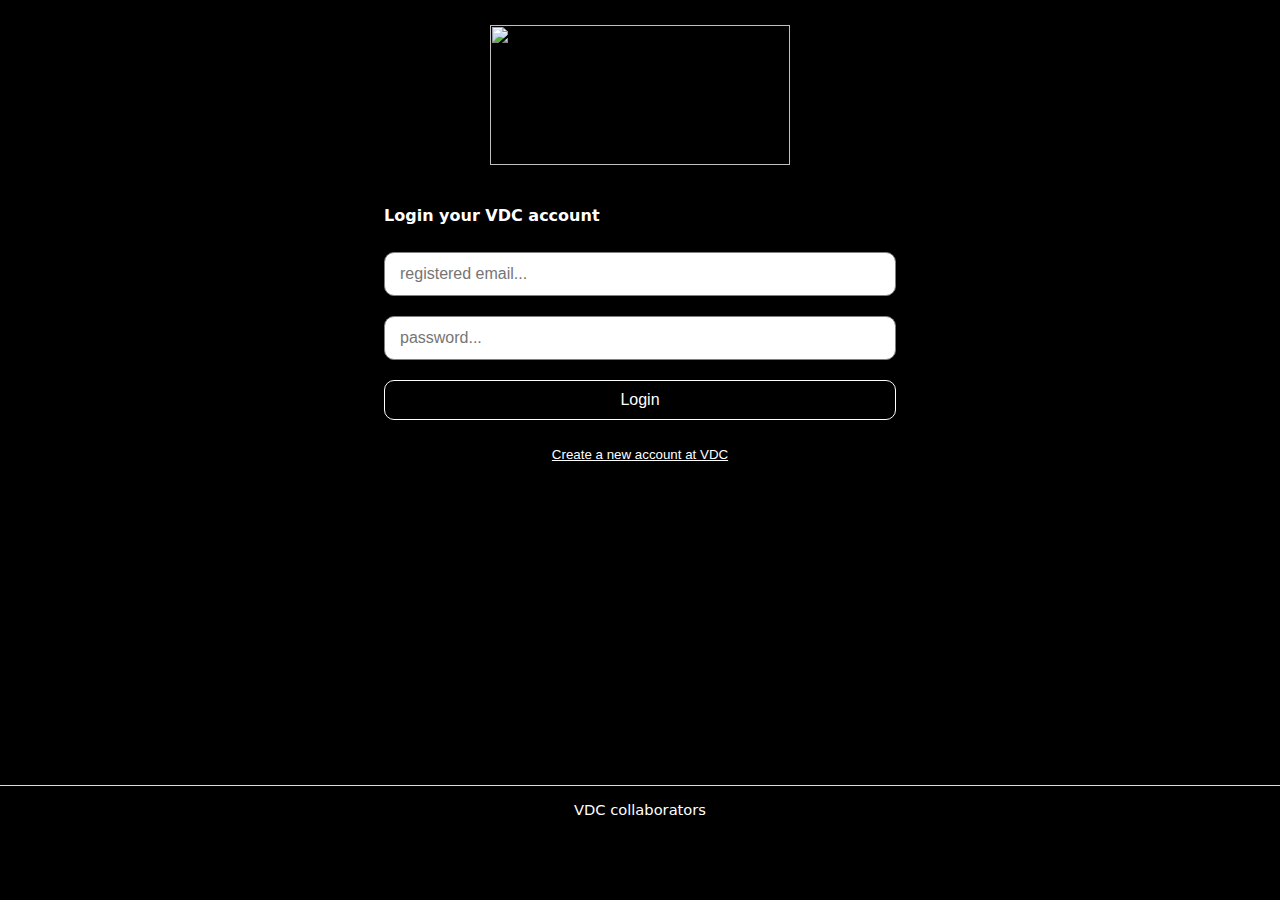
==== commit 43f9c99a: "update 2-25-2020" ====
--- a/index.html
+++ b/index.html
@@ -5,17 +5,28 @@
 <meta name="viewport" content="width=device-width, initial-scale=1">
 <title>Vitality Data Centre</title>
 	<link rel="stylesheet" href="css/dashboard style.css">
+	<link rel="stylesheet" href="//code.jquery.com/ui/1.12.1/themes/base/jquery-ui.css">
+    <link rel="stylesheet" href="/resources/demos/style.css">
+	<script src="js/jquery-3.3.1.min.js" type="text/javascript"></script> 
+	<script src="js/js.cookie.js"></script>
+    <script src="https://code.jquery.com/ui/1.12.1/jquery-ui.js"></script>
 	<script src="js/dashboard JS.js"></script>
+	<script>
+  $( function() {
+    $( '#mdTc' ).datepicker({ dateFormat: 'yy-mm-dd' });
+	$( '#mdTf' ).datepicker({ dateFormat: 'yy-mm-dd' });
+  } );
+  </script>
 </head>
 	
-<body>
+<body onLoad="cookieCheck()">
 	<main class="page-wrapper-2 clearfix" id="unLogin">
 		<section class="start-menu">
 			<div class="VDC-banner_start">
 				<img src="images/VDC_logo-04.png" width="300" height="140" alt="">
 			</div>
 			<div id="login-div" class="user-menu_1">
-				<h4>Login your VDC account</h4>
+				<h4 id="loginCheck">Login your VDC account</h4>
 				<div class="start-txtin">
 					<input type="text" placeholder="registered email..." id="email_field">
 				</div>
@@ -28,13 +39,19 @@
 			<div id="register-div" class="user-menu_1">
 				<h4>Create a VDC account by filling info below:</h4>
 				<div class="start-txtin">
+					<input type="text" placeholder="your first name" id="create_fsName">
+				</div>
+				<div class="start-txtin">
+					<input type="text" placeholder="your last name" id="create_lsName">
+				</div>
+				<div class="start-txtin">
 					<input type="text" placeholder="your email address..." id="create_email">
 				</div>
 				<div class="start-txtin">
 					<input type="password" placeholder="your password..." id="create_password">
 				</div>
 				<div class="start-txtin">
-					<input type="password" placeholder="repeat your password...">
+					<input type="password" placeholder="repeat your password..." id="re_password">
 				</div>	
 				<button class="user-logout" onclick="createAccount()" type="button">Submit</button>
 				<button class="user-register" onclick="backtoLogin()" type="button">Cancel your registration at VDC</button>	
@@ -58,10 +75,11 @@
 			<div class="VDC-banner">
 				<img src="images/VDC_logo-04.png" width="300" height="140" alt="">
 			</div>
+			
 			<div class="user-menu">
 				<img src="images/profile_n_menu-05.png" height="421" width="38" alt="">
 				<div class="user-info">
-					<h2 id="userAccount" onMouseover = "userInfoLoad()">
+					<h2 id="userAccount">
 						Xipei Ren
 					</h2>
 					<button onclick="logoutCheck()" type="button">logout</button>
@@ -92,6 +110,18 @@
 					</ul>
 				</nav>
 			</div>
+			<!--
+			<form id="uploadDTFiles">
+					<input id="files" type="file" name="files" multiple required="" />
+					<textarea placeholder="File description" id="description" class="materialize-textarea" name="description" data-length="250" required=""></textarea>
+					<textarea placeholder="Participant ID" id="participant" class="materialize-textarea" name="participant" data-length="10" required=""></textarea>
+					<p>
+						<button name="submit" id="submitBtn">submit</button>
+					</p>
+			</form>
+			
+			<button id="dlBtn">download the data</button>
+			-->
 			<div class="VDC-contact">
 				<p>VDC collaborators :</p>
 				<div class="VDC-support">
@@ -99,7 +129,8 @@
 				</div>
 			</div>
 		</section>
-		<section class="dashboard-main">			
+		<section class="dashboard-main">
+			
 			<div class="search-engine">
 				<button type="submit" style="border: 1; background: white">
 					<img src="images/search-button-07.png" width="40" height="40" alt="">
@@ -107,7 +138,7 @@
 			<div class="search-bar">
 				<input type="text" placeholder="Search...">
 			</div>
-				
+			
 			
 			<div class="filter">
 				<p>filter</p>
@@ -139,9 +170,10 @@
 			</div>
 		</div>
 			
+			
 			<div class="data-index">
-				<div class="metadata-container">
-			</div>
+				<div class="metadata-container" id="mtdCard">
+				</div>
 				<div class="add-data">
 				<button onClick="ToggleADM()">+</button>
 				<li><a href="https://vitalityacademy.eu" target="_blank">privacy policy  |  terms of service  |  help</a></li>
@@ -158,57 +190,64 @@
 			<p class="modal-dsct">basic information of this dataset:</p>
 			<div class="modal-select">
 				<select name="aspect-of-data" id="data-aspect-add">
-					<option value="default">data type</option>
-					<option value="behavior">behavioral data</option>
-					<option value="environment">environmental data</option>
-					<option value="default">other</option>
+					<option value="COMPLETE">data type</option>
+					<option value="COMPLETE">text/image data</option>
+					<option value="MOVEMENT">gpx/xml data</option>
+					<option value="MEDIA">media data</option>
 				</select>
 				<select name="type-of-data" id="data-type-add">
 					<option value="default">collection method</option>
-					<option value="survey">survey data</option>
-					<option value="interview">interview data</option>
-					<option value="sensor">sensor-collected data</option>
-					<option value="image">image data</option>
+					<option value="survey">survey</option>
+					<option value="interview">interview</option>
+					<option value="sensor">sensor</option>
 					<option value="default">other</option>
 				</select>
 				<select name="context-of-data" id="data-context-add">
-					<option value="default">vitality context</option>
-					<option value="running">outdoor running data</option>
-					<option value="walking">outdoor walking data</option>
-					<option value="biking">outdoor biking data</option>
-					<option value="default">other</option>
-				</select>
-				</div>
-			<div class="modal-txtin">
-				<p class="modal-dscst">title:</p>
+					<option value="vatility">vitality context</option>
+					<option value="running">outdoor running</option>
+					<option value="walking">outdoor walking</option>
+					<option value="biking">outdoor biking</option>
+					<option value="vatility">general vitality</option>
+				</select>
+				</div>
+			<div class="modal-txtin">
+				<p class="modal-dscst">dataset title:</p>
 				<input type="text" id="MDtitle" placeholder="title of the dataset...">
 			</div>
 			<div class="modal-txtin">
-				<p class="modal-dscst">contributors:</p>
-				<input type="text" placeholder="add collaborators of this dataset">
-			</div>
-			<div class="modal-txtin">
-				<p class="modal-dscst">time created:</p>
-				<input type="text" id="mdTc" placeholder="When was this dataset created?">
+				<p class="modal-dscst">dataset owner:</p>
+				<input type="text" id="MDorg" placeholder="add collaborators of this dataset">
+			</div>
+			<div class="modal-txtin">
+				<p class="modal-dscst">time created: </p>
+				<input type="text" id="mdTc">
+			</div>
+			<div class="modal-txtin">
+				<p class="modal-dscst">time finished: </p>
+				<input type="text" id="mdTf">
 			</div>
 			<p class="modal-dsct">description of this dataset:</p>
 			<textarea name="destxtbox" id="mdDes" class="txt-box" cols="30" rows="10" placeholder="please describe the characteristics of this dataset"></textarea>
 			<p class="modal-dsct">data accessibility:</p>
 			<div class="modal-select">
-				<p class="modal-dscst">authorization to VDC admin</p>
+				<p class="modal-dscst">I would like to keep this dataset open access.</p>
 				<select name="dtac" id="dtacselect">
-					<option value="true">open-access to public</option>
-					<option value="true">open-access to VDC researchers</option>
-					<option value="false">access upon request</option>
-					<option value="false">inaccessible to all</option>
-				</select>
-			</div>
-			<div class="modal-txtin">
-				<p class="modal-dscst" >external link:</p>
-				<input type="text" id="mdEL" >
-			</div>
+					<option value="true">Yes</option>
+					<option value="false">No</option>
+				<!--	<option value="true">open-access to VDC researchers.</option>
+					
+					<option value="false">inaccessible to all.</option>
+				-->
+				</select>
+			</div>
+			<div class="modal-txtin">
+				<p class="modal-dscst" >original resource/unique identifier (if applicable):</p>
+				<input type="text" id="mdEL" placeholder="if the dataset is acquired from a third party.">
+			</div>
+			<!--
 			<p class="modal-dsct">upload the dataset:</p>
-			<button class="upldata">drag your file to here or click to browse </button>
+			<button class="upldata">drag your file to here or click to browse </button>	
+			-->
   		</div>
   		<div class="modal-footer">
 			<button class="savModal" onClick="UploadMD()">save</button>
@@ -220,46 +259,37 @@
 	<div id="request-modal" class="modal">
 		<div class="modal-content">
 			<div class="modal-header">
-				<h4>request this dataset</h4>
+				<h4 id="UDTitle">Upload new data file(s)</h4>
+			</div>
+			<form id="uploadDTFiles">
+				<div class="modal-body">
+					<input class="modal-dscst" id="files" type="file" name="files" multiple required="" />
+					<textarea placeholder="File description" id="description" class="txt-box" name="description" data-length="250" required=""></textarea>
+					<input type="text" class="modal-txtin" placeholder="Participant ID, mandatory information for xml/gpx file." id="participant" name="participant" data-length="10" required="">
+				</div>
+				<div class="modal-footer">
+					<button class="savModal" name="submit" id="submitBtn">submit</button>
+					<button class="cancModal" onClick="CloseSRM()">done</button>
+					<div class="percent" id="ulstate"></div >
+				</div>	
+			</form>
+		</div>
+	</div>
+	<div id="download-modal" class="modal">
+		<div class="modal-content">
+			<div class="modal-header">
+				<h4>Donwload data file(s)</h4>
 			</div>
 			<div class="modal-body">
-				<div class="modal-txtin">
-					<p class="modal-dscst">subject:</p>
-					<input type="text" >
-				</div>
-				<textarea name="destxtbox" class="txt-box" cols="30" rows="10" placeholder="please describe your purpose of using this dataset"></textarea>
+				<table class="DLTable">
+				</table>
 			</div>
 			<div class="modal-footer">
-			<button class="savModal" onClick="CloseSRM()">send</button>
-    		<button class="cancModal" onClick="CloseSRM()">cancel</button>
-  		</div>
+				<button class="cancModal" onClick="CloseDLM()">cancel</button>
+			</div>	
 		</div>
 	</div>
-	<!-- The core Firebase JS SDK is always required and must be listed first -->	
-	<script src="https://www.gstatic.com/firebasejs/6.3.3/firebase-app.js"></script>
-	<script src="https://www.gstatic.com/firebasejs/6.3.3/firebase-auth.js"></script>
-	<script src="https://www.gstatic.com/firebasejs/6.3.3/firebase-firestore.js"></script>
-	<script src="https://www.gstatic.com/firebasejs/6.3.3/firebase-functions.js"></script>
-	<script src="https://www.gstatic.com/firebasejs/6.3.3/firebase-database.js"></script>
-	
+</body>
+	<script src="js/dashboard_api.js" type="text/javascript"></script>
 
-	<!-- TODO: Add SDKs for Firebase products that you want to use
-     https://firebase.google.com/docs/web/setup#config-web-app -->
-
-	<script>
-		// Your web app's Firebase configuration
-  		var firebaseConfig = {
-			apiKey: "AIzaSyAnFWUaEIrV3xJw2WyurvwoHeMXcZCximg",
-			authDomain: "vitality-data-center.firebaseapp.com",
-			databaseURL: "https://vitality-data-center.firebaseio.com",
-			projectId: "vitality-data-center",
-			storageBucket: "vitality-data-center.appspot.com",
-			messagingSenderId: "390972550282",
-			appId: "1:390972550282:web:f8edfc51cfd43c47"
-		};
-		// Initialize Firebase
-		firebase.initializeApp(firebaseConfig);
-	</script>
-	<script src="js/dashboard_data_fb.js"></script>
-</body>
 </html>
--- a/css/dashboard style.css
+++ b/css/dashboard style.css
@@ -4,7 +4,7 @@
 body{
 	margin: 0px;
 	font-family: Segoe, "Segoe UI", "DejaVu Sans", "Trebuchet MS", Verdana, sans-serif;
-	background-color: black;
+	background-color: #EDEDED;
 }
 .clearfix{
 	content: "";
@@ -38,8 +38,10 @@
 .start-menu{
 	width: 100%;
 	height: 100%;
-	
+	background-color: black;
+	position: fixed;
 	overflow: auto;
+	margin: 0;
 }
 
 .VDC-banner_start {
@@ -57,7 +59,7 @@
 .user-menu_1{
 	color: white;
 	width: 40%;
-	height: 400px;
+	height: 600px;
 	margin-top: 20px;
 	margin-left: auto;
 	margin-right: auto;
@@ -124,7 +126,7 @@
 
 
 .VDC-contact_start{
-	bottom: 0px;
+	bottom: 0;
 	width: 100%;
 	border-top: 1px solid #ddd;
 	color: white;
@@ -139,7 +141,7 @@
 .VDC-contact_start img{
 	margin-left: auto;
 	margin-right: auto;
-	margin-bottom: 15px;
+	padding-bottom: 20px;
 	display: block;
 }
 
@@ -342,7 +344,7 @@
 .metadata-container{
 	width: 90%;
 	margin-top: 150px;
-	column-width:240px;
+	column-width:300px;
 	column-gap: 25px;
 	margin-left: 45px;
 }
@@ -456,7 +458,6 @@
 	
 }
 .add-data button{
-
 	margin-bottom: 10px;
 	background-color: white;
 	right: 0;
@@ -518,7 +519,11 @@
 }
 
 /* Modal Body */
-.modal-body {padding: 5px 30px;}
+.modal-body {
+	padding: 5px 30px;
+	margin-top: 25px;
+	
+}
 .modal-dsct{
 	margin-top: 40px;
 	font-size: 12pt;
@@ -550,12 +555,11 @@
 
 .modal-dscst{
 	float: left;
-	font-size: 10pt;
+	font-size: 12pt;
 	font-weight: lighter;
 	margin-right: 15px;
 	
 }
-
 .modal-select{
 	align-content: center;
 	width: 100%;
@@ -574,7 +578,7 @@
 	font-size: 10pt;
 	margin-top: 5px;
 	border-radius: 10px;
-	border-width: .25px;
+	border-width: 1px;
 	border-color: gray;
 	box-shadow: 0 1px 0 1px rgba(0,0,0,.04);
 	background-image: url(../images/select%20arrow-09.png);
@@ -584,15 +588,16 @@
 	flex: 1;
 }
 
+
 .txt-box{
 	margin-top: 10px;
-	height: 120px;
+	height: 60px;
 	width: 98%;
 	font-size: 10pt;
 	border-radius: 10px;
 	-moz-appearance: none;
 	-webkit-appearance: none;
-	border-width: .25px;
+	border-width: 1px;
 	border-color: gray;
 	overflow: auto;
 	padding-top: 10px;
@@ -620,7 +625,7 @@
   margin-bottom: 5%;
   padding: 0;
   border: 1px solid #888;
-  width: 40%;
+  width: 60%;
   box-shadow: 0 4px 8px 0 rgba(0,0,0,0.2),0 6px 20px 0 rgba(0,0,0,0.19);
   animation-name: animatetop;
   animation-duration: 0.4s;
@@ -646,6 +651,30 @@
 	background-color: #70C3D0;
 }
 
+.DLTable{
+	width: 100%;
+	margin-bottom: 50px;
+	font-size: 10pt;
+}
+
+.DLTable th, td {
+  border-bottom: 1px dotted #ddd;
+}
+.DLTable th {
+	text-align: left;
+	height: 50px;
+}
+
+.DLTable td {
+	vertical-align: middle;
+	padding-top: 10px;
+	padding-bottom: 10px;
+}
+
+.DLTable tr:hover {
+	background-color: #f5f5f5;
+}
+
 .savModal{
 	float: right;
 	right: 25px;
@@ -693,6 +722,7 @@
 
 @media screen and (max-width: 750px) { 
   	.page-menu {display: none;}
+	.modal-content{width: 90%;}
 	.data-index {margin-left: 0; padding-top: 45px;}
 	.metadata-container{margin-top: 0;}
 	.search-engine {display: none;}
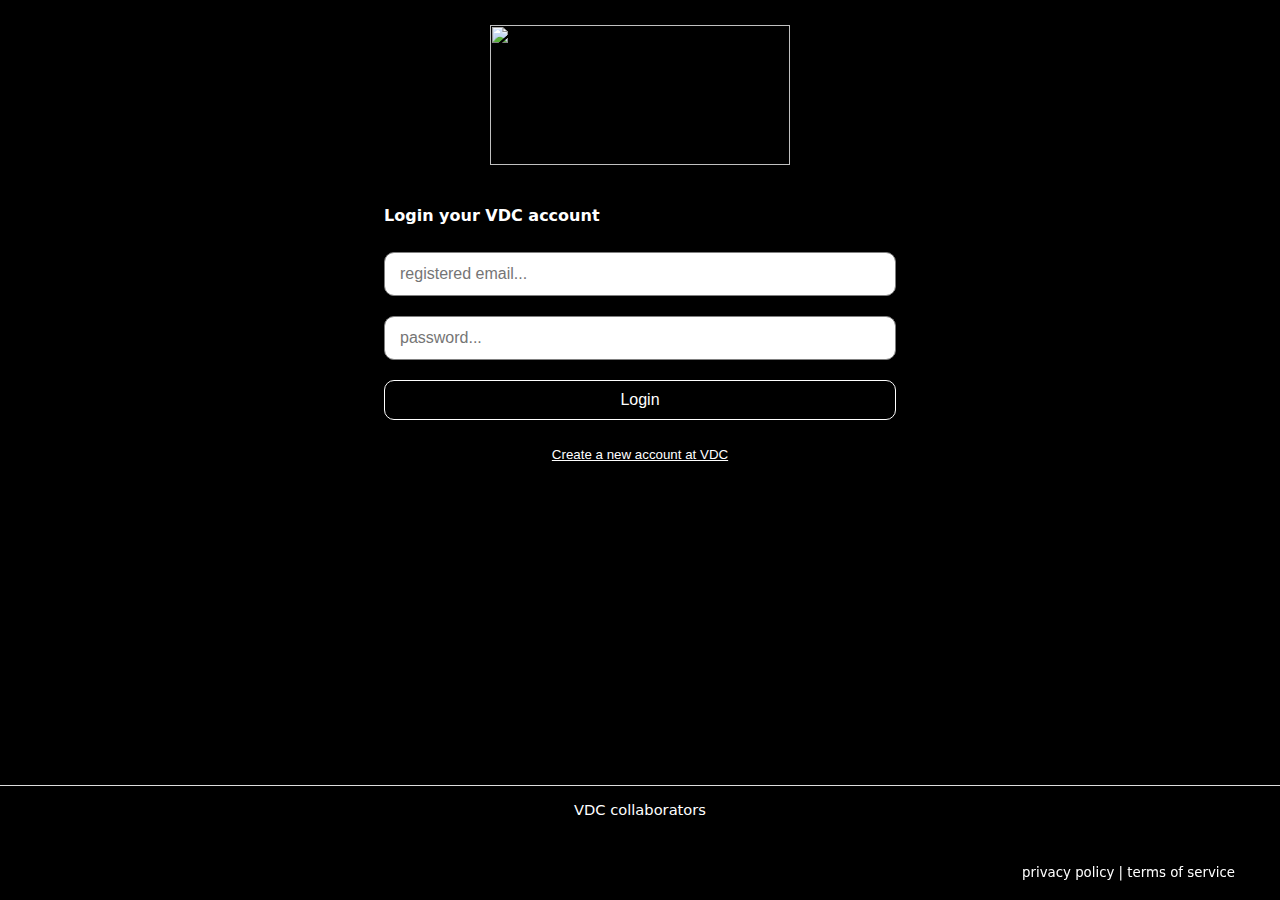
==== commit 13e51625: "update 23-06-2020" ====
--- a/index.html
+++ b/index.html
@@ -15,6 +15,8 @@
   $( function() {
     $( '#mdTc' ).datepicker({ dateFormat: 'yy-mm-dd' });
 	$( '#mdTf' ).datepicker({ dateFormat: 'yy-mm-dd' });
+	$( '#mdTc-edit' ).datepicker({ dateFormat: 'yy-mm-dd' });
+	$( '#mdTf-edit' ).datepicker({ dateFormat: 'yy-mm-dd' });
   } );
   </script>
 </head>
@@ -68,9 +70,13 @@
 				<p>VDC collaborators</p>
 				<img src="images/tue-umcu-uu-logos-300x97.png" width="300" alt="">
 			</div>
+			<div class="add-data">
+				<li><a href="https://www.tue.nl/en/storage/privacy/" target="_blank" style="color: white">privacy policy  |  terms of service</a></li>
+			</div>
 		</section>
 	</main>
 	<main class="page-wrapper clearfix" id="loginUser">
+		<!--
 		<section class="page-menu">
 			<div class="VDC-banner">
 				<img src="images/VDC_logo-04.png" width="300" height="140" alt="">
@@ -110,7 +116,6 @@
 					</ul>
 				</nav>
 			</div>
-			<!--
 			<form id="uploadDTFiles">
 					<input id="files" type="file" name="files" multiple required="" />
 					<textarea placeholder="File description" id="description" class="materialize-textarea" name="description" data-length="250" required=""></textarea>
@@ -121,7 +126,7 @@
 			</form>
 			
 			<button id="dlBtn">download the data</button>
-			-->
+			
 			<div class="VDC-contact">
 				<p>VDC collaborators :</p>
 				<div class="VDC-support">
@@ -129,20 +134,49 @@
 				</div>
 			</div>
 		</section>
+		-->
 		<section class="dashboard-main">
-			
 			<div class="search-engine">
+				<div class="VDC-banner">
+					<img src="images/VDC_logo-04.png" width="150" height="70" alt="">
+				</div>
+				<div class="banner-div">
+					
+				</div>
+				
+				<!--
 				<button type="submit" style="border: 1; background: white">
 					<img src="images/search-button-07.png" width="40" height="40" alt="">
 				</button>
-			<div class="search-bar">
-				<input type="text" placeholder="Search...">
-			</div>
-			
+				<div class="search-bar">
+					<input type="text" placeholder="Search...">
+				</div>
+				-->
 			
 			<div class="filter">
+				<!--
 				<p>filter</p>
 				<img src="images/filter-icon-08.png" width="24" height="24" alt="">
+				-->
+				<label class="container">my datasets
+  					<input type="radio" checked="checked" name="radio" onclick="userInfoLoad()" >
+  					<span class="checkmark"></span>
+				</label>
+				<div class="banner-div2">
+				</div>
+				<label class="container">all
+  					<input type="radio" name="radio" onclick="datainfoload(valData3)" >
+  					<span class="checkmark"></span>
+				</label>
+				<label class="container">gpx/xml
+  					<input type="radio" name="radio" onclick="datainfoload(valData2)" >
+  					<span class="checkmark"></span>
+				</label>
+				<label class="container">image/text
+  					<input type="radio" name="radio" onclick="datainfoload(valData1)" >
+  					<span class="checkmark"></span>
+				</label>
+				<!--
 				<select name="aspect-of-data" id="data-aspect">
 					<option value="default">aspect of data</option>
 					<option value="behavioral">behavioral data</option>
@@ -167,7 +201,18 @@
 					<option value="accessible-data">access data with permission</option>
 					<option value="close-data">close data (rediection required)</option>
 				</select>
-			</div>
+				-->
+				<div class="banner-div3">
+				</div>
+				
+
+				<img class="profile-img" src="images/user profile-04.png" height="38" width="38" alt="">
+				<h2 class="profile-id" id="userAccount">
+				Xipei Ren
+				</h2>
+				<button onclick="logoutCheck()" type="button">logout</button>
+			</div>
+			
 		</div>
 			
 			
@@ -176,7 +221,7 @@
 				</div>
 				<div class="add-data">
 				<button onClick="ToggleADM()">+</button>
-				<li><a href="https://vitalityacademy.eu" target="_blank">privacy policy  |  terms of service  |  help</a></li>
+				<li><a href="https://www.tue.nl/en/storage/privacy/" target="_blank">privacy policy  |  terms of service</a></li>
 			</div>
 			</div>
 		</section>
@@ -193,7 +238,6 @@
 					<option value="COMPLETE">data type</option>
 					<option value="COMPLETE">text/image data</option>
 					<option value="MOVEMENT">gpx/xml data</option>
-					<option value="MEDIA">media data</option>
 				</select>
 				<select name="type-of-data" id="data-type-add">
 					<option value="default">collection method</option>
@@ -232,8 +276,8 @@
 			<div class="modal-select">
 				<p class="modal-dscst">I would like to keep this dataset open access.</p>
 				<select name="dtac" id="dtacselect">
-					<option value="true">Yes</option>
-					<option value="false">No</option>
+					<option value ="true">Yes</option>
+					<option value ="false">No</option>
 				<!--	<option value="true">open-access to VDC researchers.</option>
 					
 					<option value="false">inaccessible to all.</option>
@@ -256,6 +300,72 @@
   		</div>
 	</div>
 	</div>
+
+	<div id="editdata-modal" class="modal">
+		<div class="modal-content">
+  		<div class="modal-header">
+   		    <h4>edit the dataset</h4>
+  		</div>
+  		<div class="modal-body">
+			<p class="modal-dsct">basic information of this dataset:</p>
+			<div class="modal-select">
+				<select name="aspect-of-data" id="data-aspect-edit">
+					<option value="COMPLETE">text/image data</option>
+					<option value="MOVEMENT">gpx/xml data</option>
+				</select>
+				<select name="type-of-data" id="data-type-edit">
+					<option value="survey">survey</option>
+					<option value="interview">interview</option>
+					<option value="sensor">sensor</option>
+					<option value="default">other</option>
+				</select>
+				<select name="context-of-data" id="data-context-edit">
+					<option value="running">outdoor running</option>
+					<option value="walking">outdoor walking</option>
+					<option value="biking">outdoor biking</option>
+					<option value="vatility">general vitality</option>
+				</select>
+				</div>
+			<div class="modal-txtin">
+				<p class="modal-dscst">dataset title:</p>
+				<input type="text" id="MDtitle-edit" placeholder="title of the dataset...">
+			</div>
+			<div class="modal-txtin">
+				<p class="modal-dscst">dataset owner:</p>
+				<input type="text" id="MDorg-edit" placeholder="add collaborators of this dataset">
+			</div>
+			<div class="modal-txtin">
+				<p class="modal-dscst-edit">time created: </p>
+				<input type="text" id="mdTc-edit">
+			</div>
+			<div class="modal-txtin">
+				<p class="modal-dscst">time finished: </p>
+				<input type="text" id="mdTf-edit">
+			</div>
+			<p class="modal-dsct">description of this dataset:</p>
+			<textarea name="destxtbox" id="mdDes-edit" class="txt-box" cols="30" rows="10" placeholder="please describe the characteristics of this dataset"></textarea>
+			<p class="modal-dsct">data accessibility:</p>
+			<div class="modal-select">
+				<p class="modal-dscst">I would like to keep this dataset open access.</p>
+				<select name="dtac" id="dtacselect-edit">
+					<option value= "true">Yes</option>
+					<option value= "false">No</option>
+				</select>
+				<input type="checkbox" id="yourCheckBoxId" checked>
+			</div>
+			<div class="modal-txtin">
+				<p class="modal-dscst" >original resource/unique identifier (if applicable):</p>
+				<input type="text" id="mdEL-edit" placeholder="if the dataset is acquired from a third party.">
+			</div>
+  		</div>
+  		<div class="modal-footer">
+			<button class="savModal" onClick="editMD()">save</button>
+    		<button class="cancModal" onClick="CloseEDM()">cancel</button>
+			
+  		</div>
+		</div>
+	</div>
+
 	<div id="request-modal" class="modal">
 		<div class="modal-content">
 			<div class="modal-header">
